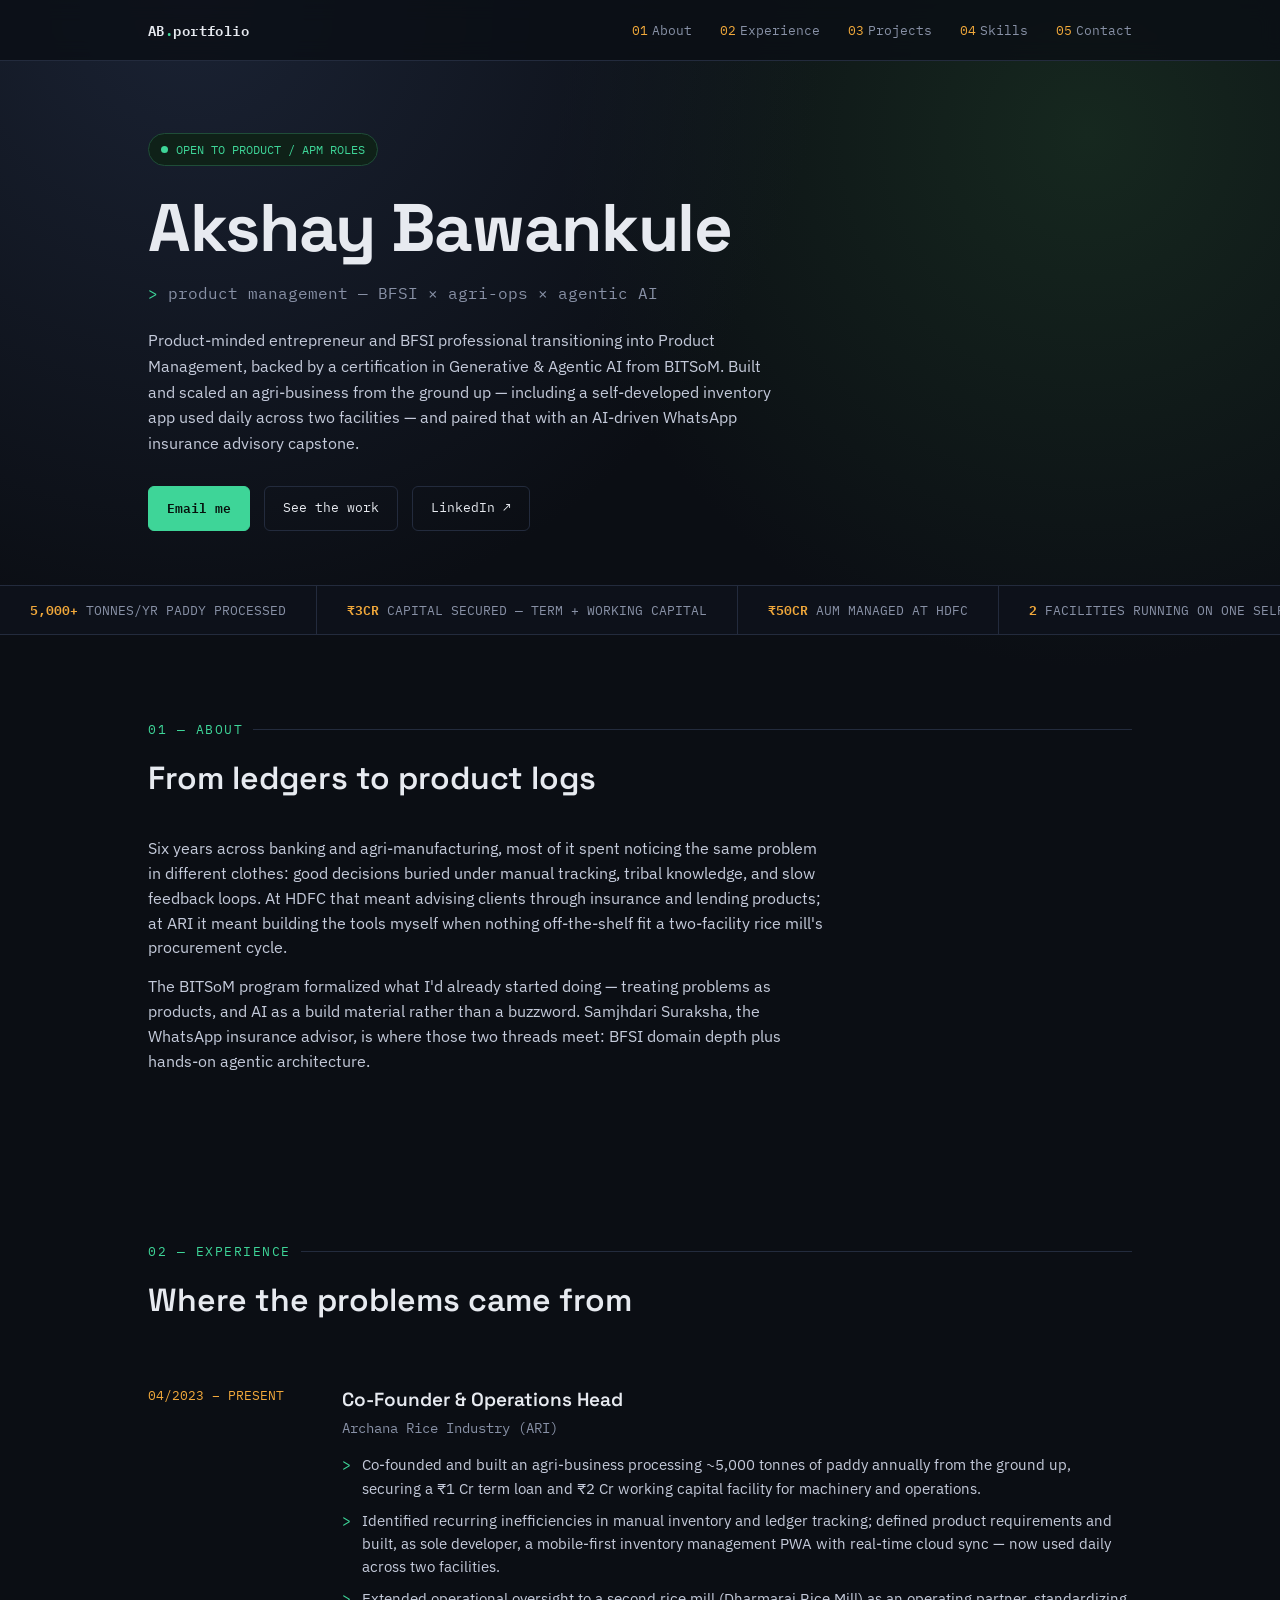
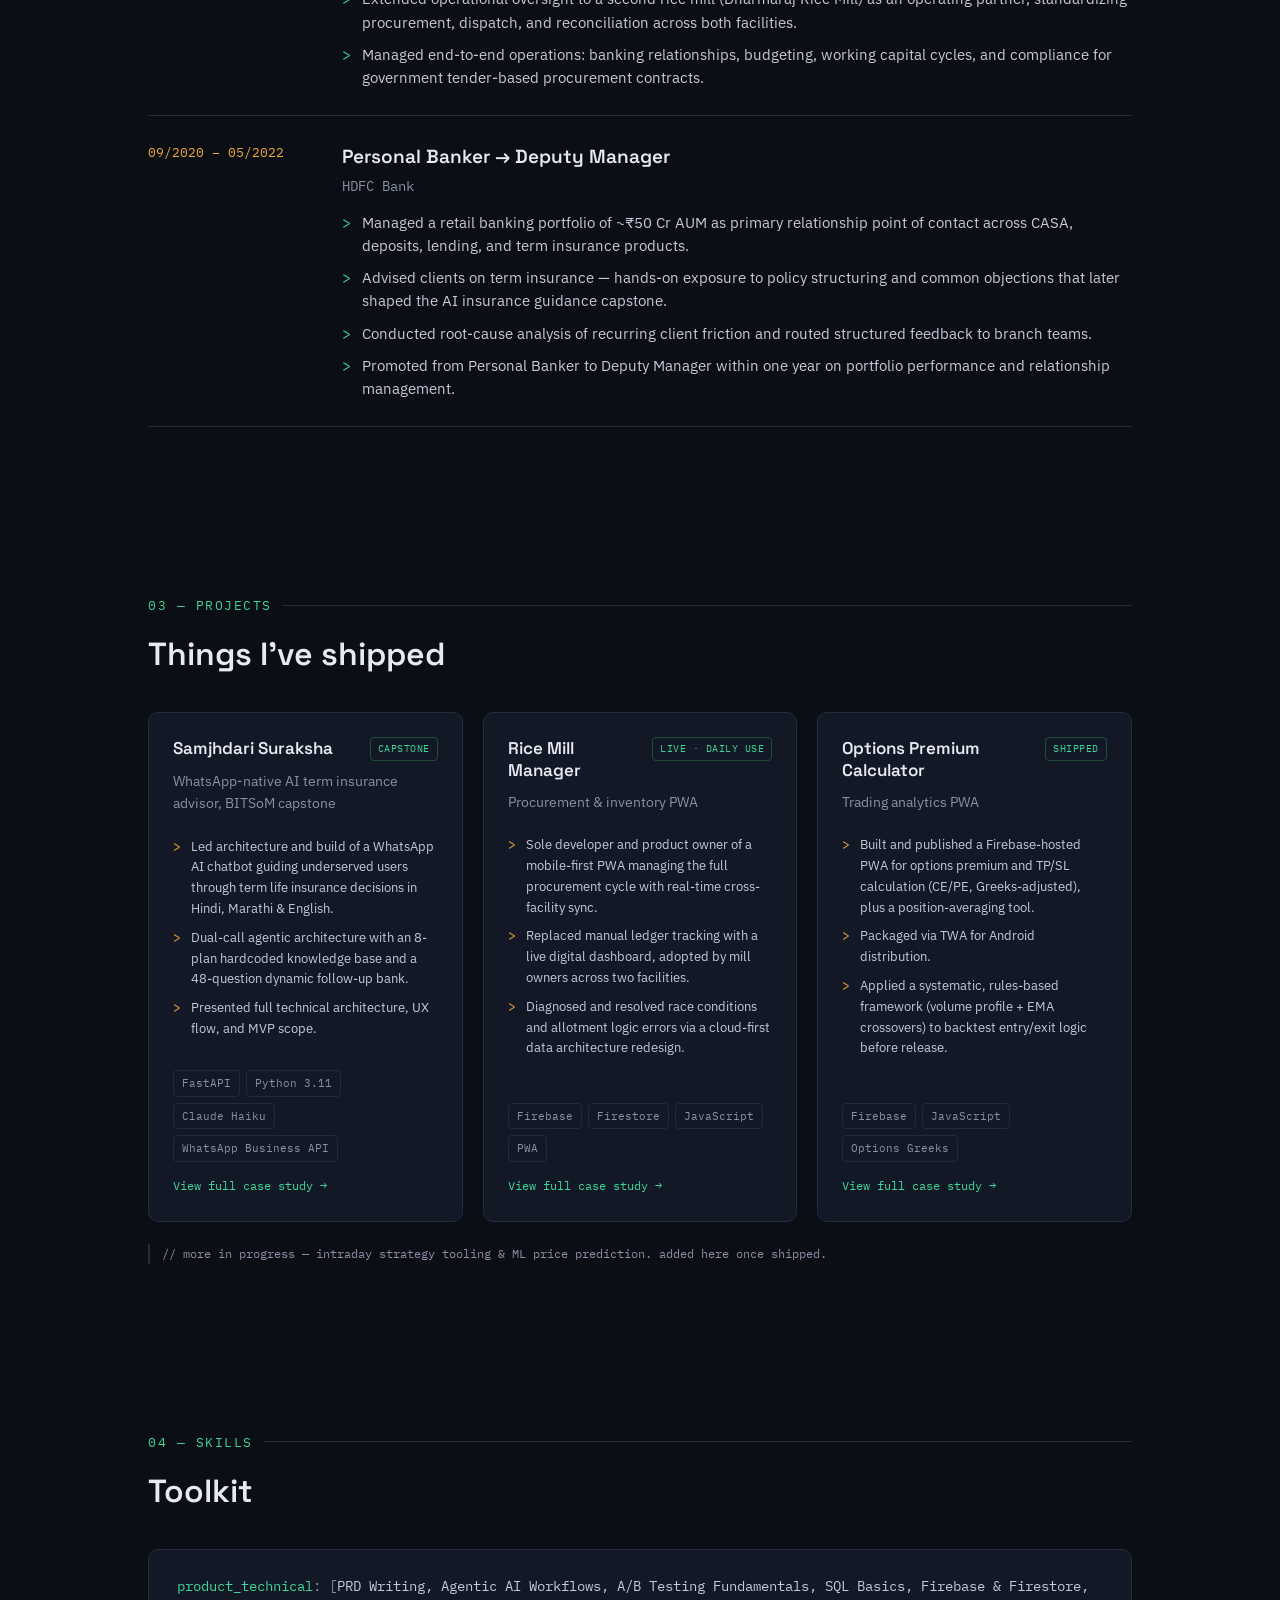
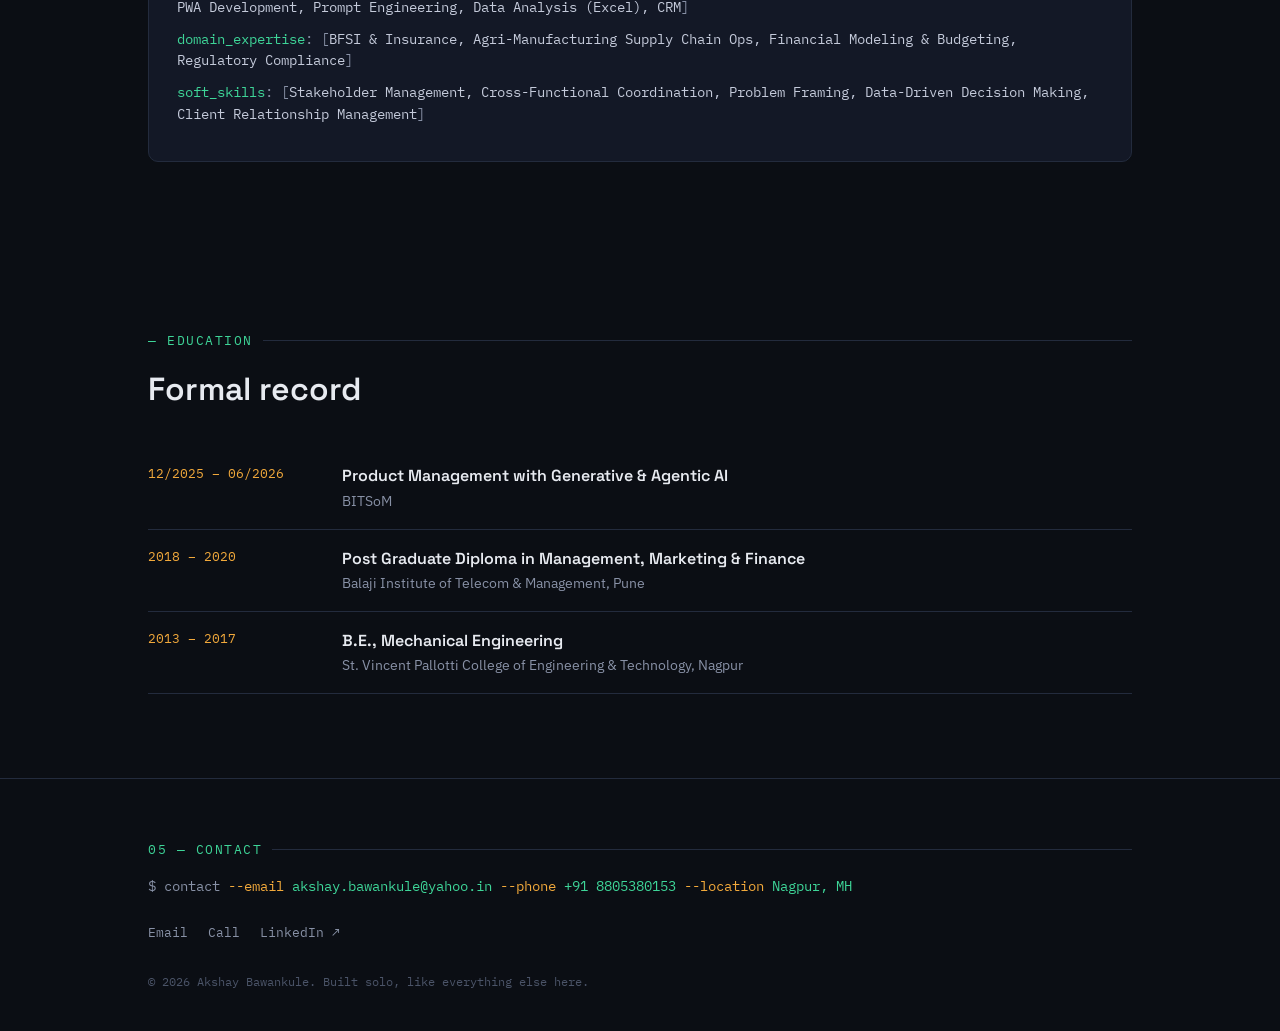
==== index.html @ a2a21633 "Add files via upload" ====
<!DOCTYPE html>
<html lang="en">
<head>
<meta charset="UTF-8">
<meta name="viewport" content="width=device-width, initial-scale=1.0">
<title>Akshay Bawankule — Product Management</title>
<link rel="preconnect" href="https://fonts.googleapis.com">
<link rel="preconnect" href="https://fonts.gstatic.com" crossorigin>
<link href="https://fonts.googleapis.com/css2?family=Space+Grotesk:wght@400;500;600;700&family=IBM+Plex+Sans:wght@400;500;600&family=IBM+Plex+Mono:wght@400;500;600&display=swap" rel="stylesheet">
<link rel="stylesheet" href="styles.css">
</head>
<body>

<nav>
  <div class="wrap">
    <div class="logo">AB<span>.</span>portfolio</div>
    <div class="navlinks">
      <a href="#about"><span class="idx">01</span>About</a>
      <a href="#experience"><span class="idx">02</span>Experience</a>
      <a href="#projects"><span class="idx">03</span>Projects</a>
      <a href="#skills"><span class="idx">04</span>Skills</a>
      <a href="#contact"><span class="idx">05</span>Contact</a>
    </div>
  </div>
</nav>

<header class="hero">
  <div class="wrap">
    <div class="status-pill"><span class="dot"></span>OPEN TO PRODUCT / APM ROLES</div>
    <h1 class="name">Akshay Bawankule</h1>
    <div class="prompt-line"><span class="car">&gt;</span> product management &mdash; BFSI &times; agri-ops &times; agentic AI</div>
    <p class="summary">Product-minded entrepreneur and BFSI professional transitioning into Product Management, backed by a certification in Generative &amp; Agentic AI from BITSoM. Built and scaled an agri-business from the ground up &mdash; including a self-developed inventory app used daily across two facilities &mdash; and paired that with an AI-driven WhatsApp insurance advisory capstone.</p>
    <div class="hero-links">
      <a class="btn btn-primary" href="mailto:akshay.bawankule@yahoo.in">Email me</a>
      <a class="btn btn-ghost" href="#projects">See the work</a>
      <a class="btn btn-ghost" href="#" target="_blank" rel="noopener">LinkedIn ↗</a>
    </div>
  </div>

  <div class="ticker-outer">
    <div class="ticker-track" id="tickerTrack"></div>
  </div>
</header>

<section id="about">
  <div class="wrap reveal">
    <div class="eyebrow">01 — About</div>
    <h2 class="section-title">From ledgers to product logs</h2>
    <p>Six years across banking and agri-manufacturing, most of it spent noticing the same problem in different clothes: good decisions buried under manual tracking, tribal knowledge, and slow feedback loops. At HDFC that meant advising clients through insurance and lending products; at ARI it meant building the tools myself when nothing off-the-shelf fit a two-facility rice mill's procurement cycle.</p>
    <p>The BITSoM program formalized what I'd already started doing &mdash; treating problems as products, and AI as a build material rather than a buzzword. Samjhdari Suraksha, the WhatsApp insurance advisor, is where those two threads meet: BFSI domain depth plus hands-on agentic architecture.</p>
  </div>
</section>

<section id="experience">
  <div class="wrap reveal">
    <div class="eyebrow">02 — Experience</div>
    <h2 class="section-title">Where the problems came from</h2>

    <div class="ledger-row">
      <div class="ledger-date">04/2023 &ndash; PRESENT</div>
      <div>
        <div class="role-title">Co-Founder &amp; Operations Head</div>
        <div class="role-company">Archana Rice Industry (ARI)</div>
        <ul>
          <li>Co-founded and built an agri-business processing ~5,000 tonnes of paddy annually from the ground up, securing a ₹1 Cr term loan and ₹2 Cr working capital facility for machinery and operations.</li>
          <li>Identified recurring inefficiencies in manual inventory and ledger tracking; defined product requirements and built, as sole developer, a mobile-first inventory management PWA with real-time cloud sync &mdash; now used daily across two facilities.</li>
          <li>Extended operational oversight to a second rice mill (Dharmaraj Rice Mill) as an operating partner, standardizing procurement, dispatch, and reconciliation across both facilities.</li>
          <li>Managed end-to-end operations: banking relationships, budgeting, working capital cycles, and compliance for government tender-based procurement contracts.</li>
        </ul>
      </div>
    </div>

    <div class="ledger-row">
      <div class="ledger-date">09/2020 &ndash; 05/2022</div>
      <div>
        <div class="role-title">Personal Banker &rarr; Deputy Manager</div>
        <div class="role-company">HDFC Bank</div>
        <ul>
          <li>Managed a retail banking portfolio of ~₹50 Cr AUM as primary relationship point of contact across CASA, deposits, lending, and term insurance products.</li>
          <li>Advised clients on term insurance &mdash; hands-on exposure to policy structuring and common objections that later shaped the AI insurance guidance capstone.</li>
          <li>Conducted root-cause analysis of recurring client friction and routed structured feedback to branch teams.</li>
          <li>Promoted from Personal Banker to Deputy Manager within one year on portfolio performance and relationship management.</li>
        </ul>
      </div>
    </div>
  </div>
</section>

<section id="projects">
  <div class="wrap reveal">
    <div class="eyebrow">03 — Projects</div>
    <h2 class="section-title">Things I've shipped</h2>

    <div class="proj-grid">
      <div class="card">
        <div class="card-top">
          <div class="card-title">Samjhdari Suraksha</div>
          <div class="tag-status">CAPSTONE</div>
        </div>
        <div class="card-desc">WhatsApp-native AI term insurance advisor, BITSoM capstone</div>
        <ul>
          <li>Led architecture and build of a WhatsApp AI chatbot guiding underserved users through term life insurance decisions in Hindi, Marathi &amp; English.</li>
          <li>Dual-call agentic architecture with an 8-plan hardcoded knowledge base and a 48-question dynamic follow-up bank.</li>
          <li>Presented full technical architecture, UX flow, and MVP scope.</li>
        </ul>
        <div class="tags"><span>FastAPI</span><span>Python 3.11</span><span>Claude Haiku</span><span>WhatsApp Business API</span></div>
        <a class="case-link" href="projects/samjhdari-suraksha.html">View full case study &rarr;</a>
      </div>

      <div class="card">
        <div class="card-top">
          <div class="card-title">Rice Mill Manager</div>
          <div class="tag-status">LIVE · DAILY USE</div>
        </div>
        <div class="card-desc">Procurement &amp; inventory PWA</div>
        <ul>
          <li>Sole developer and product owner of a mobile-first PWA managing the full procurement cycle with real-time cross-facility sync.</li>
          <li>Replaced manual ledger tracking with a live digital dashboard, adopted by mill owners across two facilities.</li>
          <li>Diagnosed and resolved race conditions and allotment logic errors via a cloud-first data architecture redesign.</li>
        </ul>
        <div class="tags"><span>Firebase</span><span>Firestore</span><span>JavaScript</span><span>PWA</span></div>
        <a class="case-link" href="projects/rice-mill-manager.html">View full case study &rarr;</a>
      </div>

      <div class="card">
        <div class="card-top">
          <div class="card-title">Options Premium Calculator</div>
          <div class="tag-status">SHIPPED</div>
        </div>
        <div class="card-desc">Trading analytics PWA</div>
        <ul>
          <li>Built and published a Firebase-hosted PWA for options premium and TP/SL calculation (CE/PE, Greeks-adjusted), plus a position-averaging tool.</li>
          <li>Packaged via TWA for Android distribution.</li>
          <li>Applied a systematic, rules-based framework (volume profile + EMA crossovers) to backtest entry/exit logic before release.</li>
        </ul>
        <div class="tags"><span>Firebase</span><span>JavaScript</span><span>Options Greeks</span></div>
        <a class="case-link" href="projects/options-calculator.html">View full case study &rarr;</a>
      </div>
    </div>

    <div class="more-note">// more in progress &mdash; intraday strategy tooling &amp; ML price prediction. added here once shipped.</div>
  </div>
</section>

<section id="skills">
  <div class="wrap reveal">
    <div class="eyebrow">04 — Skills</div>
    <h2 class="section-title">Toolkit</h2>
    <div class="config">
      <div class="line"><span class="key">product_technical</span>: <span class="bracket">[</span><span class="val">PRD Writing, Agentic AI Workflows, A/B Testing Fundamentals, SQL Basics, Firebase &amp; Firestore, PWA Development, Prompt Engineering, Data Analysis (Excel), CRM</span><span class="bracket">]</span></div>
      <div class="line"><span class="key">domain_expertise</span>: <span class="bracket">[</span><span class="val">BFSI &amp; Insurance, Agri-Manufacturing Supply Chain Ops, Financial Modeling &amp; Budgeting, Regulatory Compliance</span><span class="bracket">]</span></div>
      <div class="line"><span class="key">soft_skills</span>: <span class="bracket">[</span><span class="val">Stakeholder Management, Cross-Functional Coordination, Problem Framing, Data-Driven Decision Making, Client Relationship Management</span><span class="bracket">]</span></div>
    </div>
  </div>
</section>

<section id="education">
  <div class="wrap reveal">
    <div class="eyebrow">— Education</div>
    <h2 class="section-title">Formal record</h2>

    <div class="edu-item">
      <div class="edu-date">12/2025 &ndash; 06/2026</div>
      <div>
        <div class="edu-name">Product Management with Generative &amp; Agentic AI</div>
        <div class="edu-sub">BITSoM</div>
      </div>
    </div>
    <div class="edu-item">
      <div class="edu-date">2018 &ndash; 2020</div>
      <div>
        <div class="edu-name">Post Graduate Diploma in Management, Marketing &amp; Finance</div>
        <div class="edu-sub">Balaji Institute of Telecom &amp; Management, Pune</div>
      </div>
    </div>
    <div class="edu-item">
      <div class="edu-date">2013 &ndash; 2017</div>
      <div>
        <div class="edu-name">B.E., Mechanical Engineering</div>
        <div class="edu-sub">St. Vincent Pallotti College of Engineering &amp; Technology, Nagpur</div>
      </div>
    </div>
  </div>
</section>

<footer id="contact">
  <div class="wrap">
    <div class="eyebrow">05 — Contact</div>
    <div class="cmd">
      $ contact <span class="flag">--email</span> <span class="cval">akshay.bawankule@yahoo.in</span> <span class="flag">--phone</span> <span class="cval">+91 8805380153</span> <span class="flag">--location</span> <span class="cval">Nagpur, MH</span>
    </div>
    <div class="foot-links">
      <a href="mailto:akshay.bawankule@yahoo.in">Email</a>
      <a href="tel:+918805380153">Call</a>
      <a href="#" target="_blank" rel="noopener">LinkedIn ↗</a>
    </div>
    <div class="copyright">© 2026 Akshay Bawankule. Built solo, like everything else here.</div>
  </div>
</footer>

<script>
  // Build ticker content (duplicated once for seamless loop)
  const stats = [
    ["5,000+", "TONNES/YR PADDY PROCESSED"],
    ["₹3CR", "CAPITAL SECURED — TERM + WORKING CAPITAL"],
    ["₹50CR", "AUM MANAGED AT HDFC"],
    ["2", "FACILITIES RUNNING ON ONE SELF-BUILT PWA"],
    ["3", "LANGUAGES — SAMJHDARI SURAKSHA"],
    ["12 MO", "PERSONAL BANKER → DEPUTY MANAGER"],
  ];
  const track = document.getElementById('tickerTrack');
  const renderStats = () => stats.map(([v,l]) => `<span><b>${v}</b> ${l}</span>`).join('');
  track.innerHTML = renderStats() + renderStats();

  // Scroll reveal
  const revealEls = document.querySelectorAll('.reveal');
  if ('IntersectionObserver' in window) {
    const io = new IntersectionObserver((entries) => {
      entries.forEach(e => { if (e.isIntersecting) { e.target.classList.add('in'); io.unobserve(e.target); } });
    }, { threshold: 0.12 });
    revealEls.forEach(el => io.observe(el));
  } else {
    revealEls.forEach(el => el.classList.add('in'));
  }
</script>

</body>
</html>
---- styles.css ----
:root{
    --bg:#0B0E14;
    --panel:#12172380;
    --panel-solid:#131826;
    --border:#232B3D;
    --text:#E7EAF0;
    --muted:#8891A6;
    --green:#3ED598;
    --amber:#F2A93B;
    --font-display:'Space Grotesk', sans-serif;
    --font-body:'IBM Plex Sans', sans-serif;
    --font-mono:'IBM Plex Mono', monospace;
    --maxw:1040px;
  }

  *{box-sizing:border-box; margin:0; padding:0;}
  html{scroll-behavior:smooth;}
  body{
    background:var(--bg);
    color:var(--text);
    font-family:var(--font-body);
    line-height:1.6;
    -webkit-font-smoothing:antialiased;
    background-image:
      radial-gradient(circle at 15% 0%, #1a2233 0%, transparent 45%),
      radial-gradient(circle at 85% 15%, #16281f 0%, transparent 40%);
    background-attachment:fixed;
  }

  a{color:inherit; text-decoration:none;}
  ::selection{background:var(--green); color:#06110c;}

  :focus-visible{outline:2px solid var(--green); outline-offset:3px;}

  .wrap{max-width:var(--maxw); margin:0 auto; padding:0 28px;}

  /* ---------- NAV ---------- */
  nav{
    position:sticky; top:0; z-index:50;
    backdrop-filter:blur(10px);
    background:#0B0E14cc;
    border-bottom:1px solid var(--border);
  }
  nav .wrap{
    display:flex; align-items:center; justify-content:space-between;
    height:60px;
  }
  .logo{
    font-family:var(--font-mono); font-weight:600; font-size:14px;
    letter-spacing:0.03em; color:var(--text);
  }
  .logo span{color:var(--green);}
  .navlinks{display:flex; gap:28px; font-family:var(--font-mono); font-size:12.5px; color:var(--muted);}
  .navlinks a{transition:color .15s ease;}
  .navlinks a:hover{color:var(--green);}
  .navlinks .idx{color:var(--amber); margin-right:4px;}
  @media (max-width:640px){ .navlinks{display:none;} }

  /* ---------- HERO ---------- */
  header.hero{padding:72px 0 0;}
  .status-pill{
    display:inline-flex; align-items:center; gap:8px;
    font-family:var(--font-mono); font-size:12px; color:var(--green);
    border:1px solid #1f4d38; background:#0f2118; padding:6px 12px;
    border-radius:100px; margin-bottom:28px;
  }
  .dot{width:7px; height:7px; border-radius:50%; background:var(--green);
    box-shadow:0 0 0 0 rgba(62,213,152,0.6); animation:pulse 2s infinite;}
  @keyframes pulse{
    0%{box-shadow:0 0 0 0 rgba(62,213,152,.55);}
    70%{box-shadow:0 0 0 8px rgba(62,213,152,0);}
    100%{box-shadow:0 0 0 0 rgba(62,213,152,0);}
  }

  h1.name{
    font-family:var(--font-display); font-weight:700;
    font-size:clamp(2.4rem, 6vw, 4.2rem);
    letter-spacing:-0.02em; line-height:1.02;
  }
  .prompt-line{
    font-family:var(--font-mono); color:var(--muted); font-size:clamp(13px,2vw,16px);
    margin-top:18px;
  }
  .prompt-line .car{color:var(--green);}
  .summary{
    max-width:640px; margin-top:22px; color:#C4CADA; font-size:16px;
  }
  .hero-links{display:flex; gap:14px; margin-top:30px; flex-wrap:wrap;}
  .btn{
    font-family:var(--font-mono); font-size:13px; padding:11px 18px;
    border-radius:6px; border:1px solid var(--border); transition:all .15s ease;
  }
  .btn-primary{background:var(--green); color:#06110c; border-color:var(--green); font-weight:600;}
  .btn-primary:hover{background:#33c187;}
  .btn-ghost{color:var(--text);}
  .btn-ghost:hover{border-color:var(--green); color:var(--green);}

  /* ---------- TICKER ---------- */
  .ticker-outer{
    margin-top:54px; border-top:1px solid var(--border); border-bottom:1px solid var(--border);
    overflow:hidden; white-space:nowrap; background:#0d111a;
  }
  .ticker-track{
    display:inline-flex; animation:scroll 32s linear infinite;
  }
  @media (prefers-reduced-motion: reduce){ .ticker-track{animation:none;} }
  .ticker-track span{
    font-family:var(--font-mono); font-size:12.5px; color:var(--muted);
    padding:14px 30px; border-right:1px solid var(--border); white-space:nowrap;
  }
  .ticker-track span b{color:var(--amber); font-weight:600;}
  @keyframes scroll{
    0%{transform:translateX(0);}
    100%{transform:translateX(-50%);}
  }

  /* ---------- SECTIONS ---------- */
  section{padding:84px 0;}
  .eyebrow{
    font-family:var(--font-mono); font-size:12.5px; color:var(--green);
    text-transform:uppercase; letter-spacing:.12em; margin-bottom:14px;
    display:flex; align-items:center; gap:10px;
  }
  .eyebrow::after{content:''; flex:1; height:1px; background:var(--border);}
  h2.section-title{
    font-family:var(--font-display); font-weight:600; font-size:clamp(1.5rem,3vw,2rem);
    margin-bottom:32px;
  }

  .reveal{opacity:0; transform:translateY(16px); transition:opacity .6s ease, transform .6s ease;}
  .reveal.in{opacity:1; transform:translateY(0);}

  /* about */
  #about p{max-width:680px; color:#C4CADA; font-size:15.5px;}
  #about p + p{margin-top:14px;}

  /* experience — ledger rows */
  .ledger-row{
    display:grid; grid-template-columns:170px 1fr; gap:24px;
    padding:26px 0; border-bottom:1px solid var(--border);
  }
  .ledger-row:first-of-type{border-top:1px solid var(--border);}
  .ledger-date{
    font-family:var(--font-mono); font-size:12.5px; color:var(--amber); white-space:nowrap;
  }
  .role-title{font-family:var(--font-display); font-weight:600; font-size:19px;}
  .role-company{color:var(--muted); font-size:14px; margin-top:2px; margin-bottom:14px; font-family:var(--font-mono);}
  .ledger-row ul{list-style:none;}
  .ledger-row li{
    position:relative; padding-left:20px; margin-top:9px; color:#C4CADA; font-size:14.5px;
  }
  .ledger-row li::before{
    content:'>'; position:absolute; left:0; color:var(--green); font-family:var(--font-mono);
  }
  @media (max-width:640px){ .ledger-row{grid-template-columns:1fr;} }

  /* projects */
  .proj-grid{display:grid; grid-template-columns:repeat(3,1fr); gap:20px;}
  @media (max-width:900px){ .proj-grid{grid-template-columns:1fr;} }
  .card{
    background:var(--panel-solid); border:1px solid var(--border); border-radius:10px;
    padding:24px; display:flex; flex-direction:column; transition:border-color .2s ease, transform .2s ease;
  }
  .card:hover{border-color:#33465f; transform:translateY(-3px);}
  .card-top{display:flex; justify-content:space-between; align-items:flex-start; gap:10px; margin-bottom:10px;}
  .card-title{font-family:var(--font-display); font-weight:600; font-size:17px; line-height:1.3;}
  .tag-status{
    font-family:var(--font-mono); font-size:10px; letter-spacing:.05em; color:var(--green);
    border:1px solid #1f4d38; padding:3px 7px; border-radius:4px; white-space:nowrap;
  }
  .card-desc{color:var(--muted); font-size:13.5px; margin-bottom:14px;}
  .card ul{list-style:none; margin-bottom:16px;}
  .card li{position:relative; padding-left:18px; margin-top:8px; color:#C4CADA; font-size:13px;}
  .card li::before{content:'>'; position:absolute; left:0; color:var(--amber); font-family:var(--font-mono);}
  .tags{display:flex; flex-wrap:wrap; gap:6px; margin-top:auto; padding-top:14px;}
  .tags span{
    font-family:var(--font-mono); font-size:10.5px; color:var(--muted);
    border:1px solid var(--border); padding:4px 8px; border-radius:4px;
  }
  .more-note{
    margin-top:22px; font-family:var(--font-mono); font-size:12px; color:var(--muted);
    border-left:2px solid var(--border); padding-left:12px;
  }

  /* skills — config block */
  .config{
    background:var(--panel-solid); border:1px solid var(--border); border-radius:10px;
    padding:26px 28px; font-family:var(--font-mono); font-size:13.5px; overflow-x:auto;
  }
  .config .line{margin-bottom:10px; color:var(--muted);}
  .config .key{color:var(--green);}
  .config .val{color:#C4CADA;}
  .config .bracket{color:var(--muted);}

  /* education */
  .edu-item{
    display:grid; grid-template-columns:170px 1fr; gap:24px; padding:16px 0;
    border-bottom:1px solid var(--border); font-size:14.5px;
  }
  .edu-item:first-of-type{border-top:1px solid var(--border);}
  .edu-date{font-family:var(--font-mono); font-size:12.5px; color:var(--amber);}
  .edu-name{font-weight:600; font-family:var(--font-display); font-size:16px;}
  .edu-sub{color:var(--muted); font-size:13.5px; margin-top:2px;}
  @media (max-width:640px){ .edu-item{grid-template-columns:1fr;} }

  /* contact / footer */
  footer{border-top:1px solid var(--border); padding:60px 0 40px;}
  .cmd{
    font-family:var(--font-mono); font-size:14px; color:var(--muted); margin-bottom:22px;
    line-height:1.9; word-break:break-word;
  }
  .cmd .flag{color:var(--amber);}
  .cmd .cval{color:var(--green);}
  .foot-links{display:flex; gap:20px; flex-wrap:wrap; font-family:var(--font-mono); font-size:12.5px;}
  .foot-links a{color:var(--muted); border-bottom:1px solid transparent;}
  .foot-links a:hover{color:var(--green); border-color:var(--green);}
  .copyright{margin-top:30px; font-family:var(--font-mono); font-size:11.5px; color:#4b5468;}

/* ================= CASE STUDY PAGE ================= */
.cs-back{
  display:inline-flex; align-items:center; gap:8px; font-family:var(--font-mono);
  font-size:12.5px; color:var(--muted); margin-bottom:22px; transition:color .15s ease;
}
.cs-back:hover{color:var(--green);}

header.hero.cs-header{padding:44px 0 0;}
.cs-status-pill{
  display:inline-flex; align-items:center; gap:8px; font-family:var(--font-mono); font-size:12px;
  color:var(--green); border:1px solid #1f4d38; background:#0f2118; padding:5px 11px;
  border-radius:100px; margin-bottom:18px;
}
.cs-title{
  font-family:var(--font-display); font-weight:700; font-size:clamp(1.9rem,4.5vw,3rem);
  letter-spacing:-0.01em; line-height:1.05;
}
.cs-subtitle{color:#C4CADA; font-size:16px; max-width:680px; margin-top:16px;}
.cs-meta-row{
  display:flex; flex-wrap:wrap; gap:10px 28px; font-family:var(--font-mono); font-size:12px;
  color:var(--muted); margin-top:26px; padding-top:20px; border-top:1px solid var(--border);
}
.cs-meta-row b{color:var(--amber); font-weight:500;}

.cs-hero-fig{margin-top:28px;}
.cs-hero-fig img{width:100%; border-radius:12px; border:1px solid var(--border); display:block;}

.cs-section{padding:56px 0; border-bottom:1px solid var(--border);}
.cs-section:last-of-type{border-bottom:none;}
.cs-section p{color:#C4CADA; font-size:15px; max-width:720px; margin-bottom:14px;}
.cs-section h3.subhead{
  font-family:var(--font-display); font-weight:600; font-size:1.05rem; margin:30px 0 14px;
}
.cs-section h3.subhead:first-child{margin-top:0;}

.cs-figure{margin:26px 0;}
.cs-figure img{width:100%; border-radius:10px; border:1px solid var(--border); display:block;}
.cs-caption{font-family:var(--font-mono); font-size:11.5px; color:var(--muted); margin-top:10px;}

.cs-pullquote{
  font-family:var(--font-display); font-size:1.25rem; font-weight:500; line-height:1.5;
  border-left:3px solid var(--green); padding-left:22px; margin:30px 0; max-width:680px;
}

.cs-stat-row{display:grid; grid-template-columns:repeat(auto-fit,minmax(150px,1fr)); gap:14px; margin:24px 0;}
.cs-stat{background:var(--panel-solid); border:1px solid var(--border); border-radius:8px; padding:16px;}
.cs-stat .num{font-family:var(--font-mono); font-weight:600; font-size:1.5rem; color:var(--green);}
.cs-stat .lbl{font-family:var(--font-mono); font-size:10.5px; color:var(--muted); margin-top:5px; text-transform:uppercase; letter-spacing:.03em;}

.cs-pillar-grid{display:grid; grid-template-columns:repeat(auto-fit,minmax(220px,1fr)); gap:16px; margin-top:20px;}
.cs-pillar{background:var(--panel-solid); border:1px solid var(--border); border-radius:10px; padding:18px;}
.cs-pillar .t{font-family:var(--font-display); font-weight:600; font-size:14.5px; margin-bottom:8px;}
.cs-pillar .d{color:var(--muted); font-size:13px;}

.cs-persona-grid{display:grid; grid-template-columns:repeat(auto-fit,minmax(230px,1fr)); gap:16px; margin-top:20px;}
.cs-persona-card{background:var(--panel-solid); border:1px solid var(--border); border-radius:10px; padding:20px;}
.cs-persona-card .name{font-family:var(--font-display); font-weight:600; font-size:17px;}
.cs-persona-card .role{font-family:var(--font-mono); font-size:11px; color:var(--amber); margin:5px 0 12px;}
.cs-persona-card ul{list-style:none;}
.cs-persona-card li{font-size:12.5px; color:#C4CADA; margin-top:7px; padding-left:16px; position:relative;}
.cs-persona-card li::before{content:'>'; position:absolute; left:0; color:var(--green); font-family:var(--font-mono);}
.cs-persona-card .quote{font-size:12.5px; color:var(--muted); font-style:italic; margin-top:12px; border-top:1px solid var(--border); padding-top:12px;}

.cs-screens-grid{display:grid; grid-template-columns:repeat(4,1fr); gap:14px; margin-top:22px;}
.cs-screens-grid figure{margin:0;}
.cs-screens-grid img{width:100%; border-radius:8px; border:1px solid var(--border); display:block;}
.cs-screens-grid figcaption{font-family:var(--font-mono); font-size:10px; color:var(--muted); margin-top:9px; line-height:1.5;}
@media (max-width:760px){ .cs-screens-grid{grid-template-columns:repeat(2,1fr);} }

.cs-decisions{margin-top:20px;}
.cs-decisions li{
  list-style:none; position:relative; padding-left:22px; margin-top:12px; color:#C4CADA; font-size:14px; max-width:720px;
}
.cs-decisions li::before{content:'>'; position:absolute; left:0; color:var(--green); font-family:var(--font-mono);}
.cs-decisions li b{color:var(--text); font-weight:600;}

.cs-roadmap{display:grid; grid-template-columns:repeat(3,1fr); gap:16px; margin-top:22px;}
.cs-roadmap .col{background:var(--panel-solid); border:1px solid var(--border); border-radius:10px; padding:18px;}
.cs-roadmap .col h4{font-family:var(--font-mono); color:var(--amber); font-size:11px; margin-bottom:12px; text-transform:uppercase; letter-spacing:.04em;}
.cs-roadmap li{list-style:none; font-size:12.5px; margin-top:8px; color:#C4CADA; padding-left:16px; position:relative;}
.cs-roadmap li::before{content:'>'; position:absolute; left:0; color:var(--green); font-family:var(--font-mono);}
@media (max-width:760px){ .cs-roadmap{grid-template-columns:1fr;} }

.cs-footer-nav{
  display:flex; justify-content:space-between; align-items:center; padding:44px 0 60px; flex-wrap:wrap; gap:16px;
}

.case-link{
  display:inline-block; margin-top:14px; font-family:var(--font-mono); font-size:12px;
  color:var(--green); border-bottom:1px solid transparent; padding-bottom:1px;
}
.case-link:hover{border-color:var(--green);}

.cs-demo{margin-top:34px;}
.cs-demo-label{
  display:inline-flex; align-items:center; gap:8px; font-family:var(--font-mono); font-size:12px;
  color:var(--green); letter-spacing:.06em; margin-bottom:12px;
}
.cs-demo-frame{
  position:relative; width:100%; padding-top:56.25%; border-radius:12px; overflow:hidden;
  border:1px solid var(--border); background:#000;
}
.cs-demo-frame iframe{position:absolute; top:0; left:0; width:100%; height:100%; border:0;}

.cs-section code{
  font-family:var(--font-mono); font-size:0.85em; color:var(--amber);
  background:#1a1f2c; border:1px solid var(--border); border-radius:4px; padding:1px 6px;
}
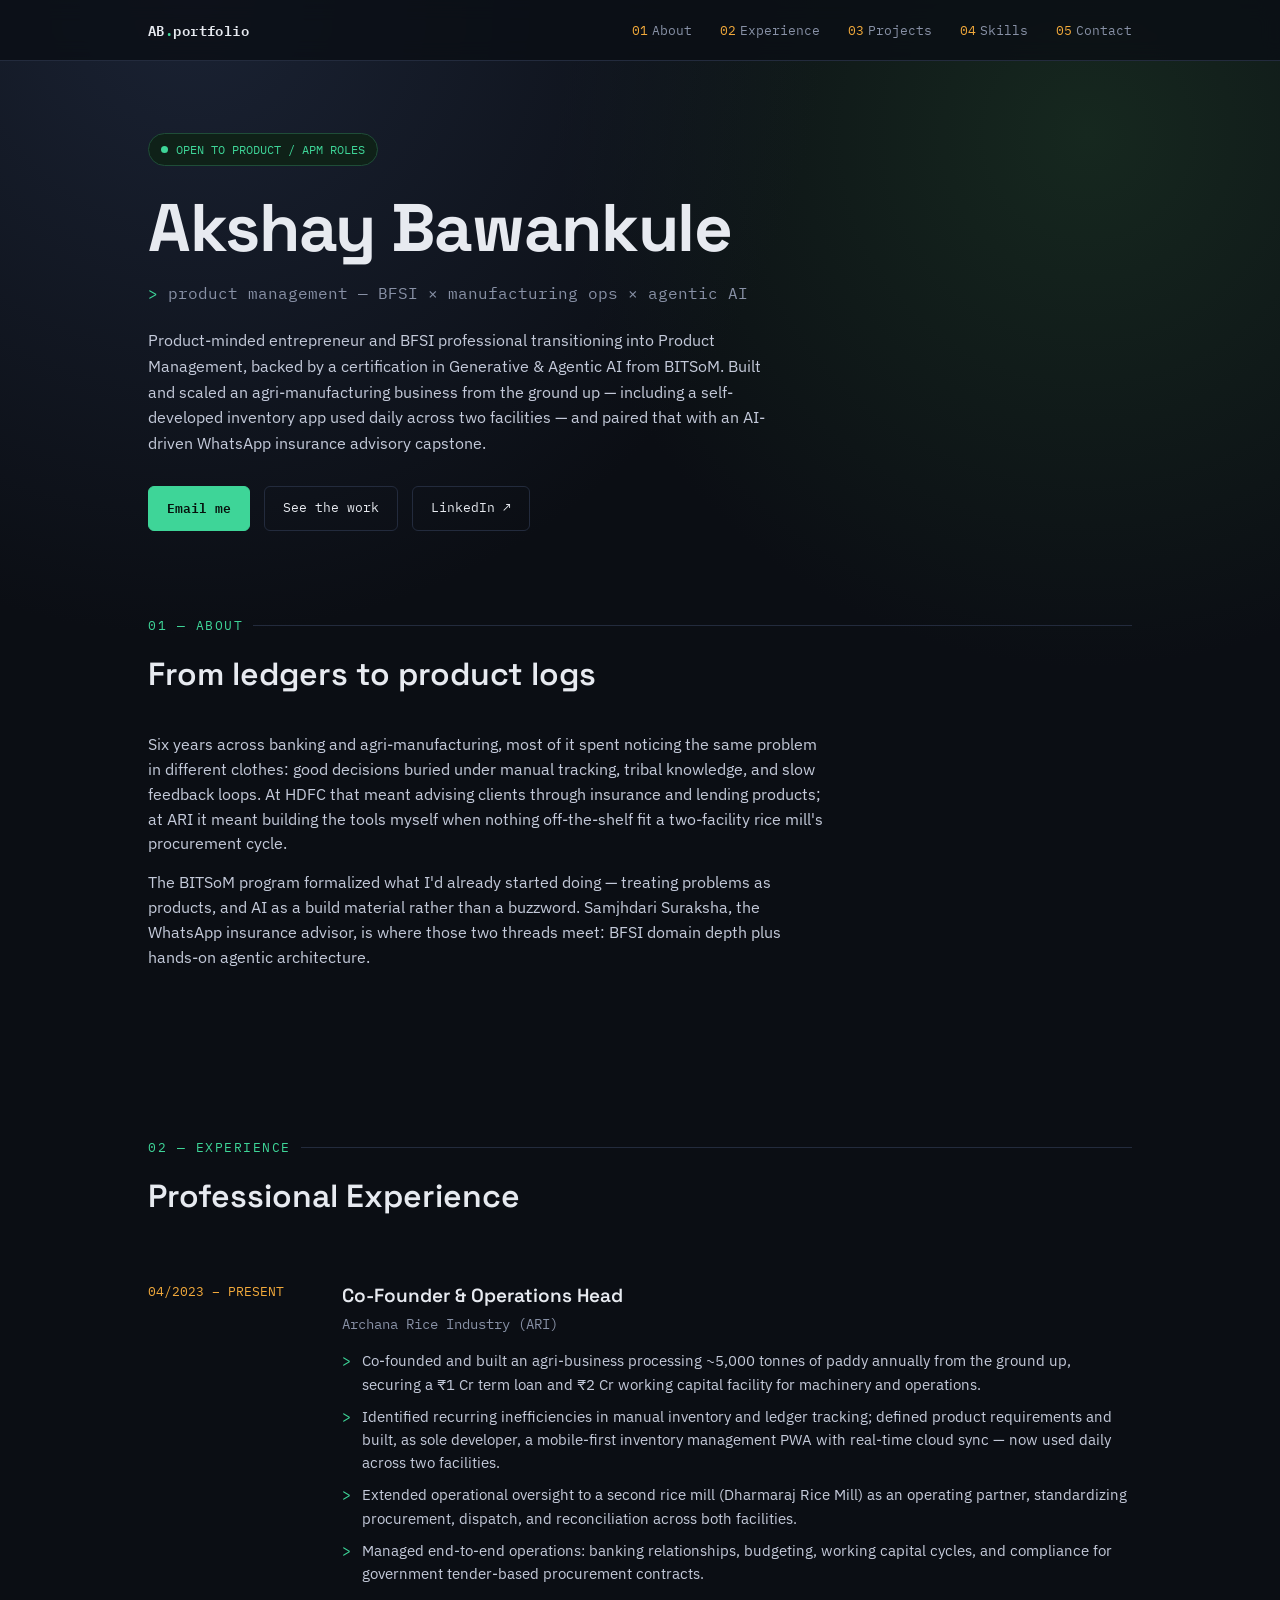
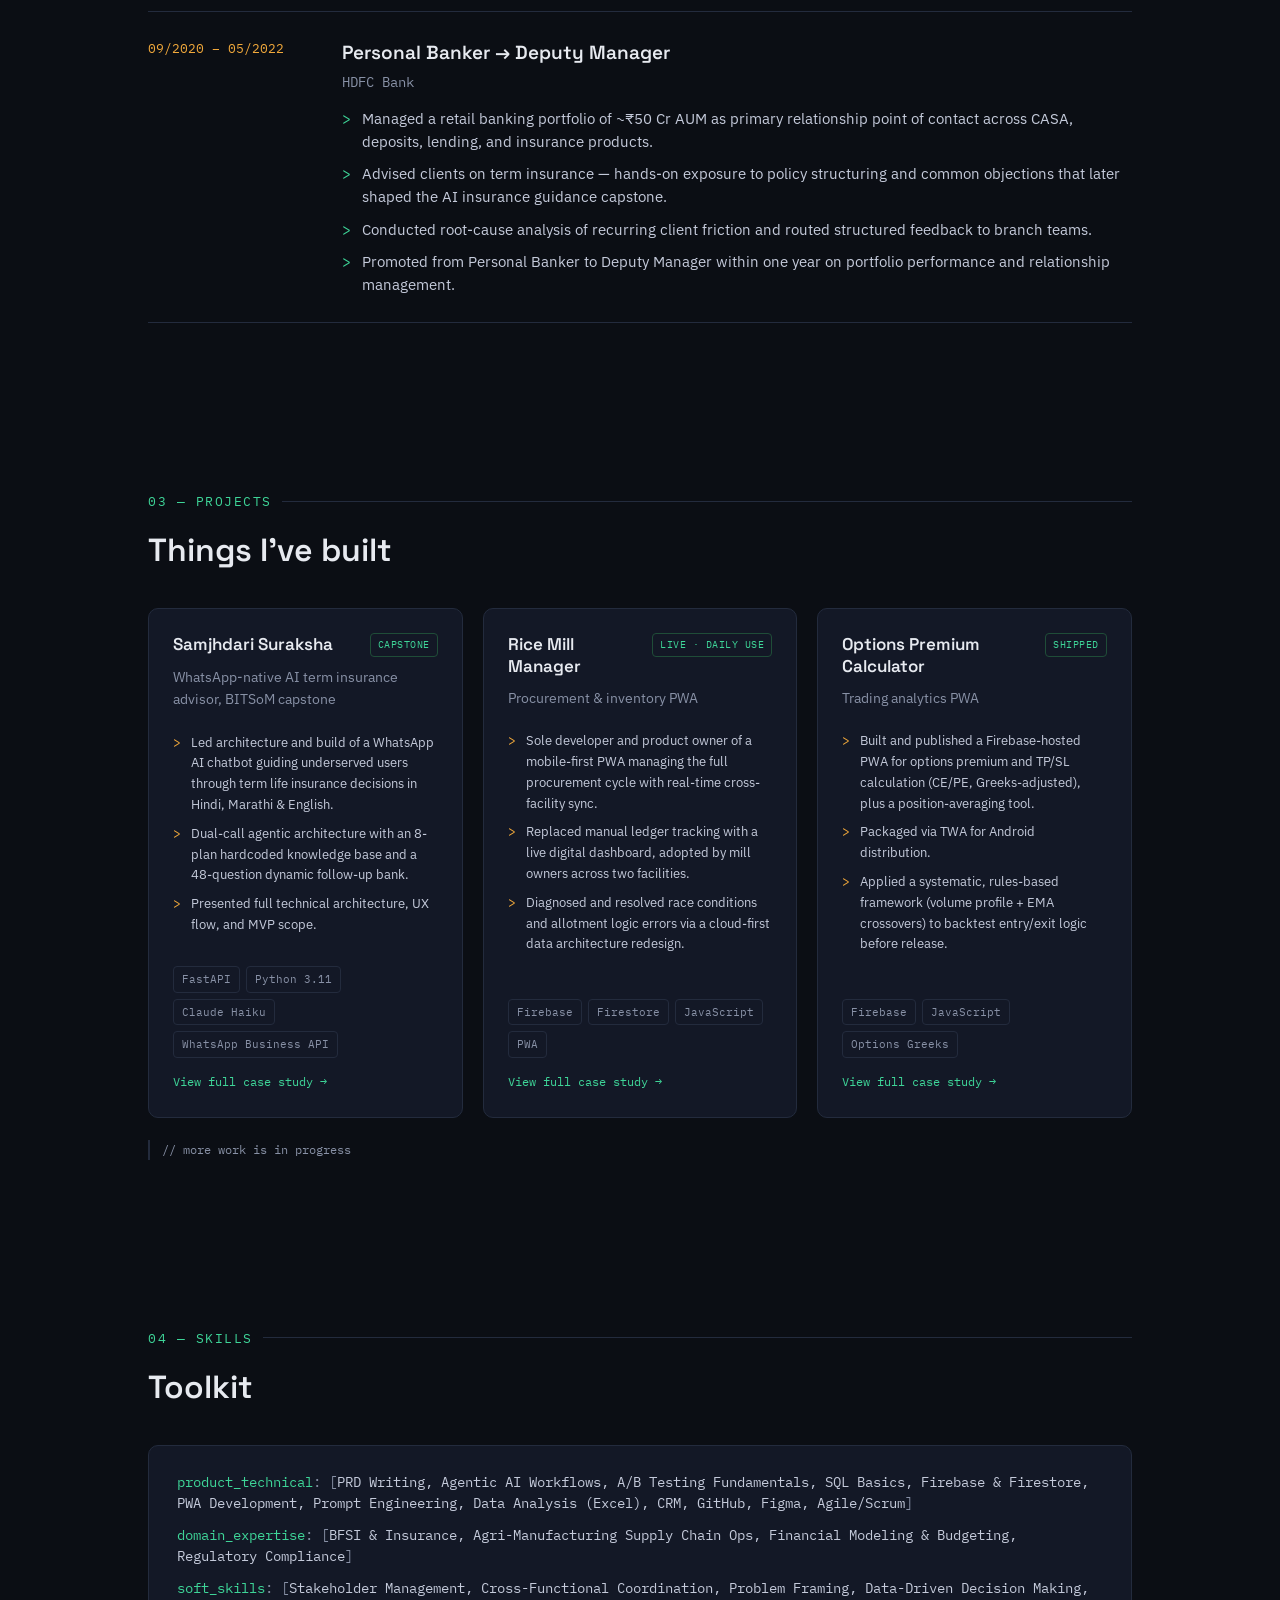
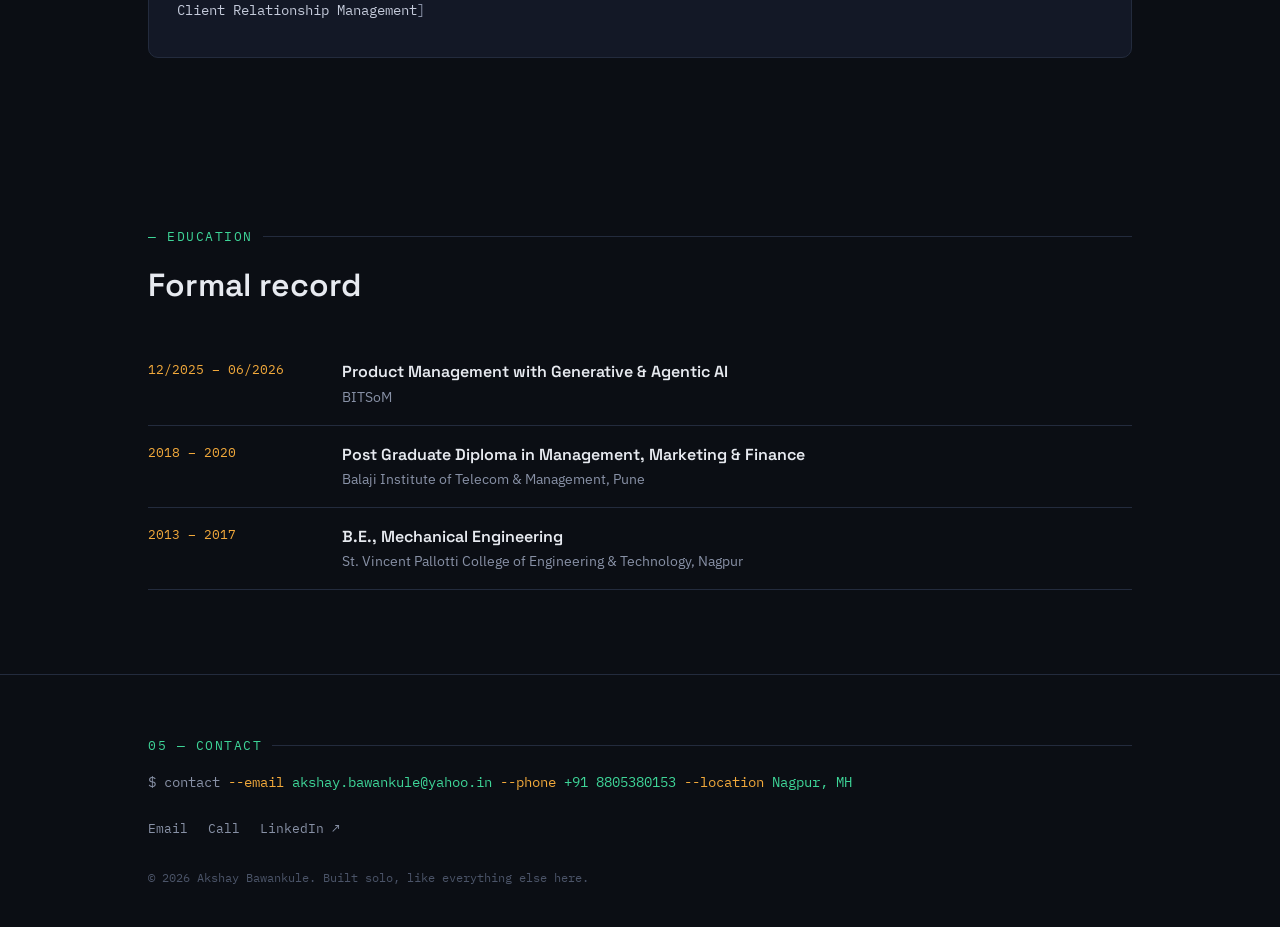
==== commit 3ce484f1: "Update index.html" ====
--- a/index.html
+++ b/index.html
@@ -28,17 +28,13 @@
   <div class="wrap">
     <div class="status-pill"><span class="dot"></span>OPEN TO PRODUCT / APM ROLES</div>
     <h1 class="name">Akshay Bawankule</h1>
-    <div class="prompt-line"><span class="car">&gt;</span> product management &mdash; BFSI &times; agri-ops &times; agentic AI</div>
-    <p class="summary">Product-minded entrepreneur and BFSI professional transitioning into Product Management, backed by a certification in Generative &amp; Agentic AI from BITSoM. Built and scaled an agri-business from the ground up &mdash; including a self-developed inventory app used daily across two facilities &mdash; and paired that with an AI-driven WhatsApp insurance advisory capstone.</p>
+    <div class="prompt-line"><span class="car">&gt;</span> product management &mdash; BFSI &times; manufacturing ops &times; agentic AI</div>
+    <p class="summary">Product-minded entrepreneur and BFSI professional transitioning into Product Management, backed by a certification in Generative &amp; Agentic AI from BITSoM. Built and scaled an agri-manufacturing business from the ground up &mdash; including a self-developed inventory app used daily across two facilities &mdash; and paired that with an AI-driven WhatsApp insurance advisory capstone.</p>
     <div class="hero-links">
       <a class="btn btn-primary" href="mailto:akshay.bawankule@yahoo.in">Email me</a>
       <a class="btn btn-ghost" href="#projects">See the work</a>
-      <a class="btn btn-ghost" href="#" target="_blank" rel="noopener">LinkedIn ↗</a>
-    </div>
-  </div>
-
-  <div class="ticker-outer">
-    <div class="ticker-track" id="tickerTrack"></div>
+      <a class="btn btn-ghost" href="https://www.linkedin.com/in/bawankuleakshay" target="_blank" rel="noopener">LinkedIn ↗</a>
+    </div>
   </div>
 </header>
 
@@ -54,7 +50,7 @@
 <section id="experience">
   <div class="wrap reveal">
     <div class="eyebrow">02 — Experience</div>
-    <h2 class="section-title">Where the problems came from</h2>
+    <h2 class="section-title">Professional Experience</h2>
 
     <div class="ledger-row">
       <div class="ledger-date">04/2023 &ndash; PRESENT</div>
@@ -76,7 +72,7 @@
         <div class="role-title">Personal Banker &rarr; Deputy Manager</div>
         <div class="role-company">HDFC Bank</div>
         <ul>
-          <li>Managed a retail banking portfolio of ~₹50 Cr AUM as primary relationship point of contact across CASA, deposits, lending, and term insurance products.</li>
+          <li>Managed a retail banking portfolio of ~₹50 Cr AUM as primary relationship point of contact across CASA, deposits, lending, and insurance products.</li>
           <li>Advised clients on term insurance &mdash; hands-on exposure to policy structuring and common objections that later shaped the AI insurance guidance capstone.</li>
           <li>Conducted root-cause analysis of recurring client friction and routed structured feedback to branch teams.</li>
           <li>Promoted from Personal Banker to Deputy Manager within one year on portfolio performance and relationship management.</li>
@@ -89,7 +85,7 @@
 <section id="projects">
   <div class="wrap reveal">
     <div class="eyebrow">03 — Projects</div>
-    <h2 class="section-title">Things I've shipped</h2>
+    <h2 class="section-title">Things I've built</h2>
 
     <div class="proj-grid">
       <div class="card">
@@ -138,7 +134,7 @@
       </div>
     </div>
 
-    <div class="more-note">// more in progress &mdash; intraday strategy tooling &amp; ML price prediction. added here once shipped.</div>
+    <div class="more-note">// more work is in progress</div>
   </div>
 </section>
 
@@ -147,7 +143,7 @@
     <div class="eyebrow">04 — Skills</div>
     <h2 class="section-title">Toolkit</h2>
     <div class="config">
-      <div class="line"><span class="key">product_technical</span>: <span class="bracket">[</span><span class="val">PRD Writing, Agentic AI Workflows, A/B Testing Fundamentals, SQL Basics, Firebase &amp; Firestore, PWA Development, Prompt Engineering, Data Analysis (Excel), CRM</span><span class="bracket">]</span></div>
+      <div class="line"><span class="key">product_technical</span>: <span class="bracket">[</span><span class="val">PRD Writing, Agentic AI Workflows, A/B Testing Fundamentals, SQL Basics, Firebase &amp; Firestore, PWA Development, Prompt Engineering, Data Analysis (Excel), CRM, GitHub, Figma, Agile/Scrum</span><span class="bracket">]</span></div>
       <div class="line"><span class="key">domain_expertise</span>: <span class="bracket">[</span><span class="val">BFSI &amp; Insurance, Agri-Manufacturing Supply Chain Ops, Financial Modeling &amp; Budgeting, Regulatory Compliance</span><span class="bracket">]</span></div>
       <div class="line"><span class="key">soft_skills</span>: <span class="bracket">[</span><span class="val">Stakeholder Management, Cross-Functional Coordination, Problem Framing, Data-Driven Decision Making, Client Relationship Management</span><span class="bracket">]</span></div>
     </div>
@@ -192,26 +188,13 @@
     <div class="foot-links">
       <a href="mailto:akshay.bawankule@yahoo.in">Email</a>
       <a href="tel:+918805380153">Call</a>
-      <a href="#" target="_blank" rel="noopener">LinkedIn ↗</a>
+      <a href="https://www.linkedin.com/in/bawankuleakshay" target="_blank" rel="noopener">LinkedIn ↗</a>
     </div>
     <div class="copyright">© 2026 Akshay Bawankule. Built solo, like everything else here.</div>
   </div>
 </footer>
 
 <script>
-  // Build ticker content (duplicated once for seamless loop)
-  const stats = [
-    ["5,000+", "TONNES/YR PADDY PROCESSED"],
-    ["₹3CR", "CAPITAL SECURED — TERM + WORKING CAPITAL"],
-    ["₹50CR", "AUM MANAGED AT HDFC"],
-    ["2", "FACILITIES RUNNING ON ONE SELF-BUILT PWA"],
-    ["3", "LANGUAGES — SAMJHDARI SURAKSHA"],
-    ["12 MO", "PERSONAL BANKER → DEPUTY MANAGER"],
-  ];
-  const track = document.getElementById('tickerTrack');
-  const renderStats = () => stats.map(([v,l]) => `<span><b>${v}</b> ${l}</span>`).join('');
-  track.innerHTML = renderStats() + renderStats();
-
   // Scroll reveal
   const revealEls = document.querySelectorAll('.reveal');
   if ('IntersectionObserver' in window) {
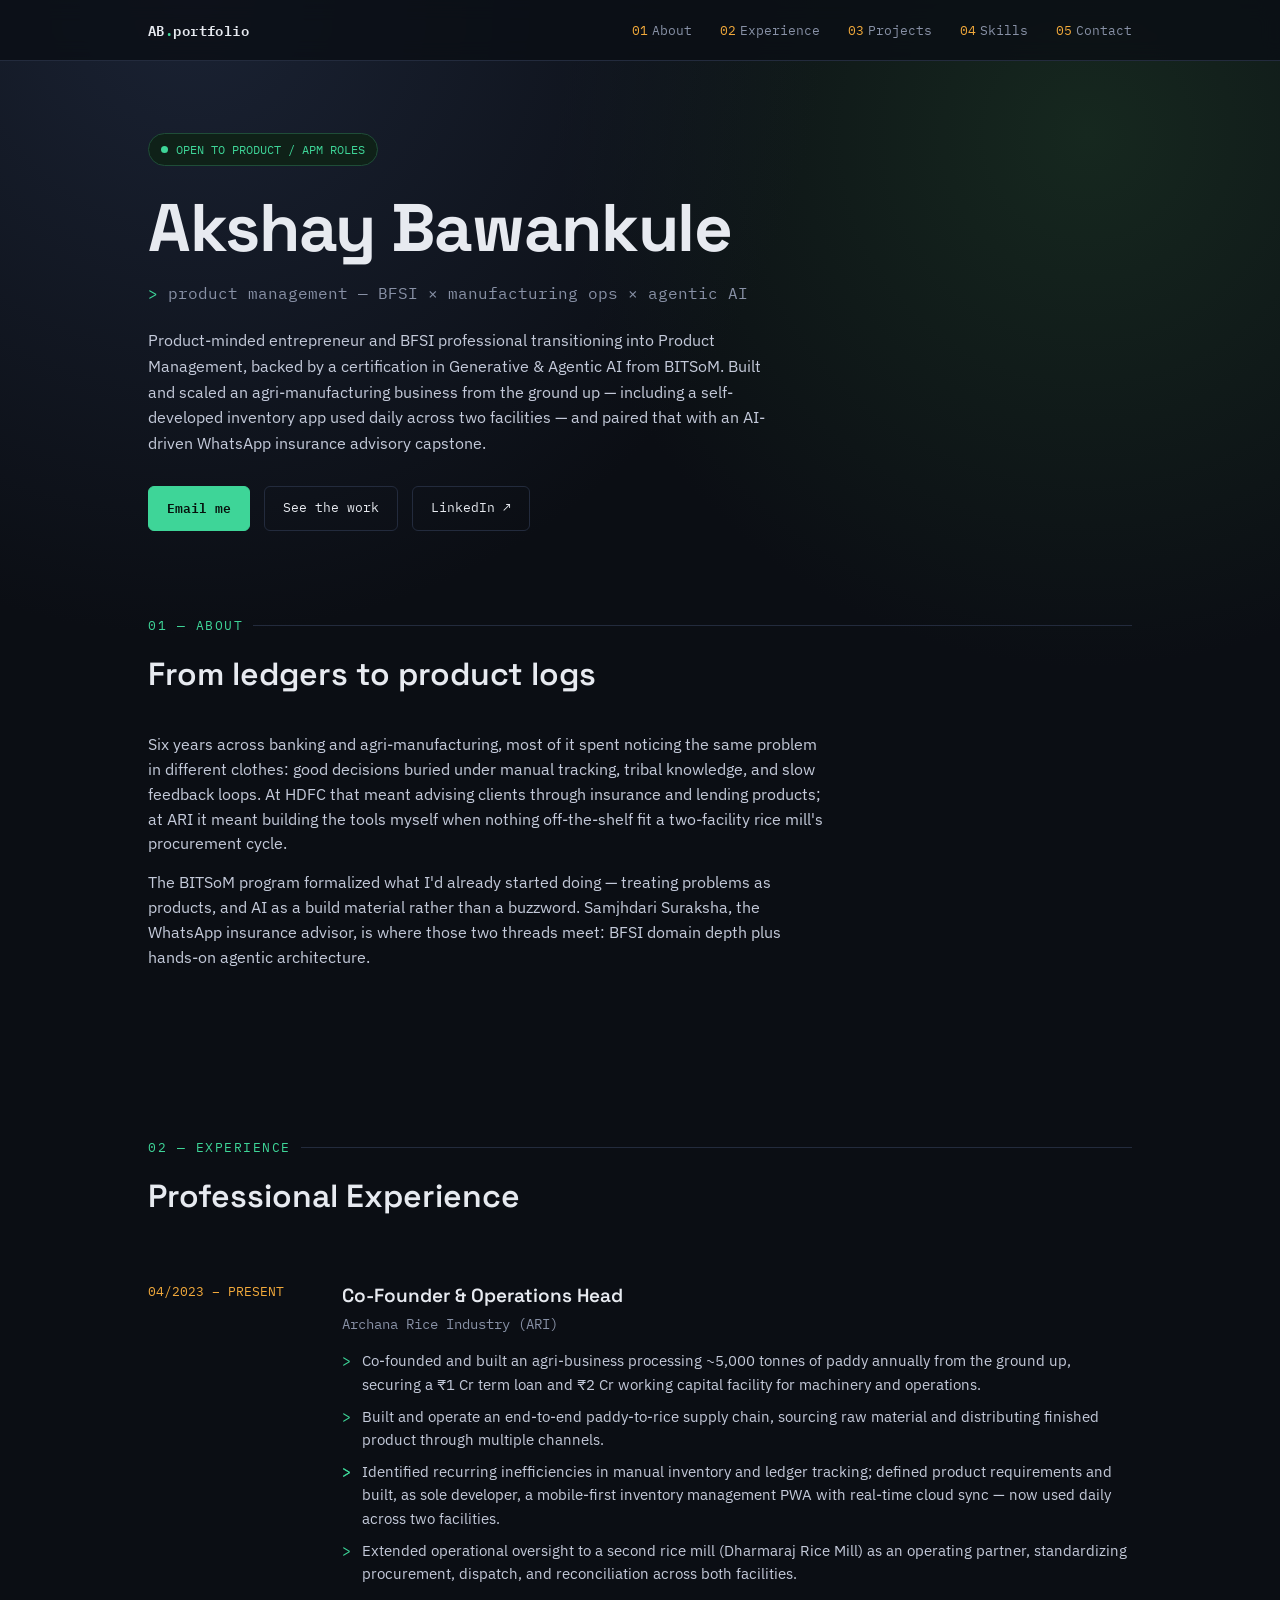
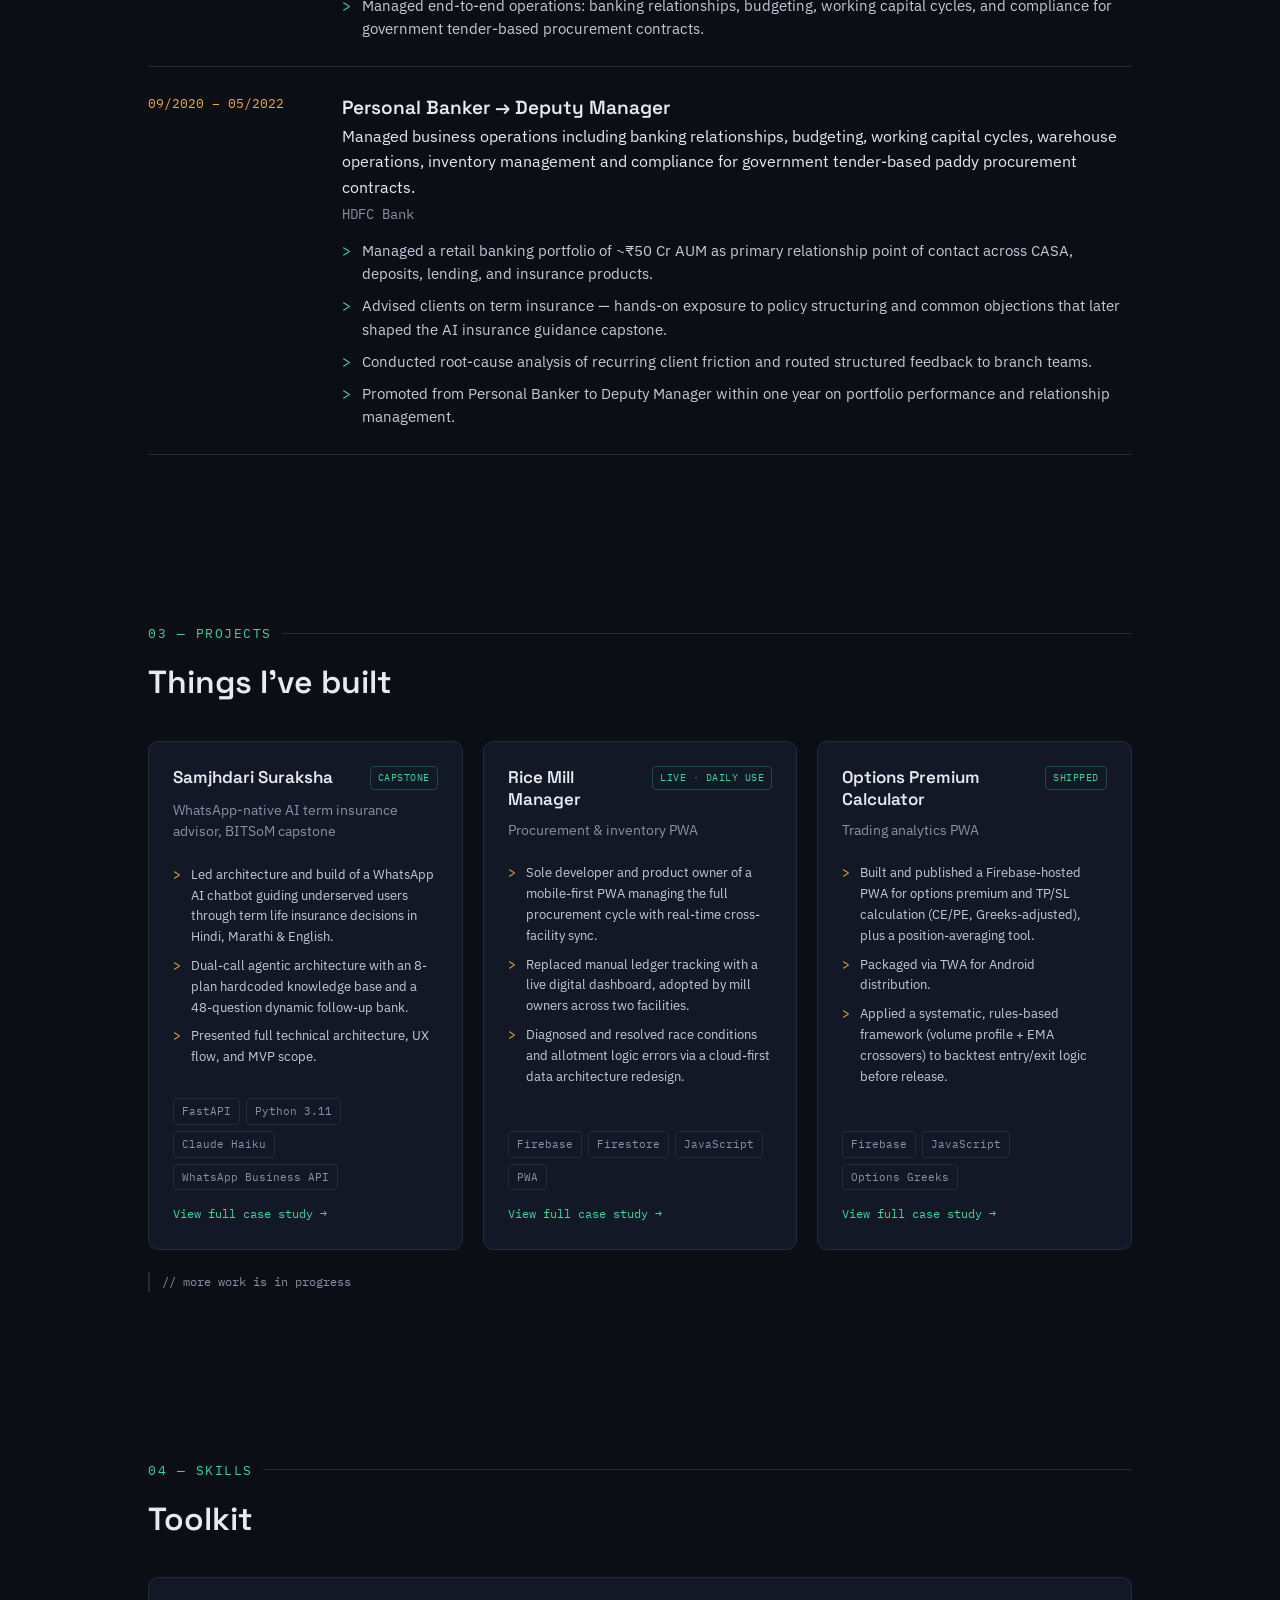
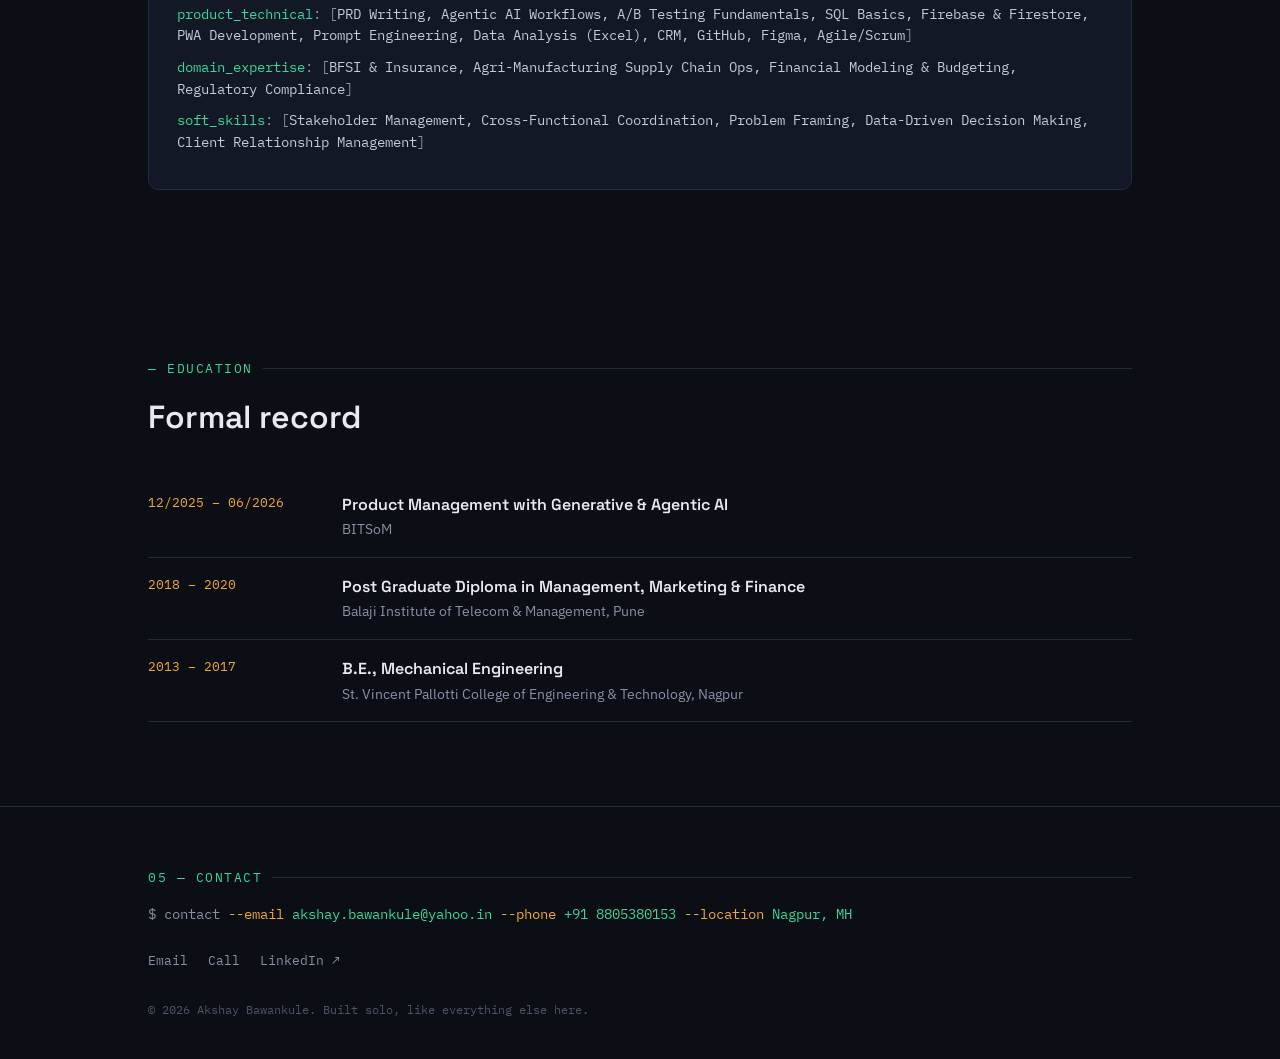
==== commit 1ceac2e6: "Update index.html" ====
--- a/index.html
+++ b/index.html
@@ -59,6 +59,7 @@
         <div class="role-company">Archana Rice Industry (ARI)</div>
         <ul>
           <li>Co-founded and built an agri-business processing ~5,000 tonnes of paddy annually from the ground up, securing a ₹1 Cr term loan and ₹2 Cr working capital facility for machinery and operations.</li>
+          <li>Built and operate an end-to-end paddy-to-rice supply chain, sourcing raw material and distributing finished product through multiple channels.<li>
           <li>Identified recurring inefficiencies in manual inventory and ledger tracking; defined product requirements and built, as sole developer, a mobile-first inventory management PWA with real-time cloud sync &mdash; now used daily across two facilities.</li>
           <li>Extended operational oversight to a second rice mill (Dharmaraj Rice Mill) as an operating partner, standardizing procurement, dispatch, and reconciliation across both facilities.</li>
           <li>Managed end-to-end operations: banking relationships, budgeting, working capital cycles, and compliance for government tender-based procurement contracts.</li>
@@ -69,7 +70,11 @@
     <div class="ledger-row">
       <div class="ledger-date">09/2020 &ndash; 05/2022</div>
       <div>
-        <div class="role-title">Personal Banker &rarr; Deputy Manager</div>
+        <div class="role-title">Personal Banker &rarr; Deputy Manager</div>Managed business operations including banking relationships, budgeting, working capital cycles,
+
+warehouse operations, inventory management and compliance for government tender-based paddy
+
+procurement contracts.
         <div class="role-company">HDFC Bank</div>
         <ul>
           <li>Managed a retail banking portfolio of ~₹50 Cr AUM as primary relationship point of contact across CASA, deposits, lending, and insurance products.</li>
--- a/styles.css
+++ b/styles.css
@@ -95,25 +95,6 @@
   .btn-ghost{color:var(--text);}
   .btn-ghost:hover{border-color:var(--green); color:var(--green);}
 
-  /* ---------- TICKER ---------- */
-  .ticker-outer{
-    margin-top:54px; border-top:1px solid var(--border); border-bottom:1px solid var(--border);
-    overflow:hidden; white-space:nowrap; background:#0d111a;
-  }
-  .ticker-track{
-    display:inline-flex; animation:scroll 32s linear infinite;
-  }
-  @media (prefers-reduced-motion: reduce){ .ticker-track{animation:none;} }
-  .ticker-track span{
-    font-family:var(--font-mono); font-size:12.5px; color:var(--muted);
-    padding:14px 30px; border-right:1px solid var(--border); white-space:nowrap;
-  }
-  .ticker-track span b{color:var(--amber); font-weight:600;}
-  @keyframes scroll{
-    0%{transform:translateX(0);}
-    100%{transform:translateX(-50%);}
-  }
-
   /* ---------- SECTIONS ---------- */
   section{padding:84px 0;}
   .eyebrow{
@@ -324,3 +305,11 @@
   font-family:var(--font-mono); font-size:0.85em; color:var(--amber);
   background:#1a1f2c; border:1px solid var(--border); border-radius:4px; padding:1px 6px;
 }
+
+.cs-embed-frame{
+  width:100%; max-width:760px; margin:0 auto; border-radius:10px; border:1px solid var(--border);
+  overflow-x:auto; overflow-y:hidden; background:#fff; padding:20px;
+}
+.cs-embed-frame iframe{
+  border:0; width:720px; height:660px; display:block; margin:0 auto;
+}
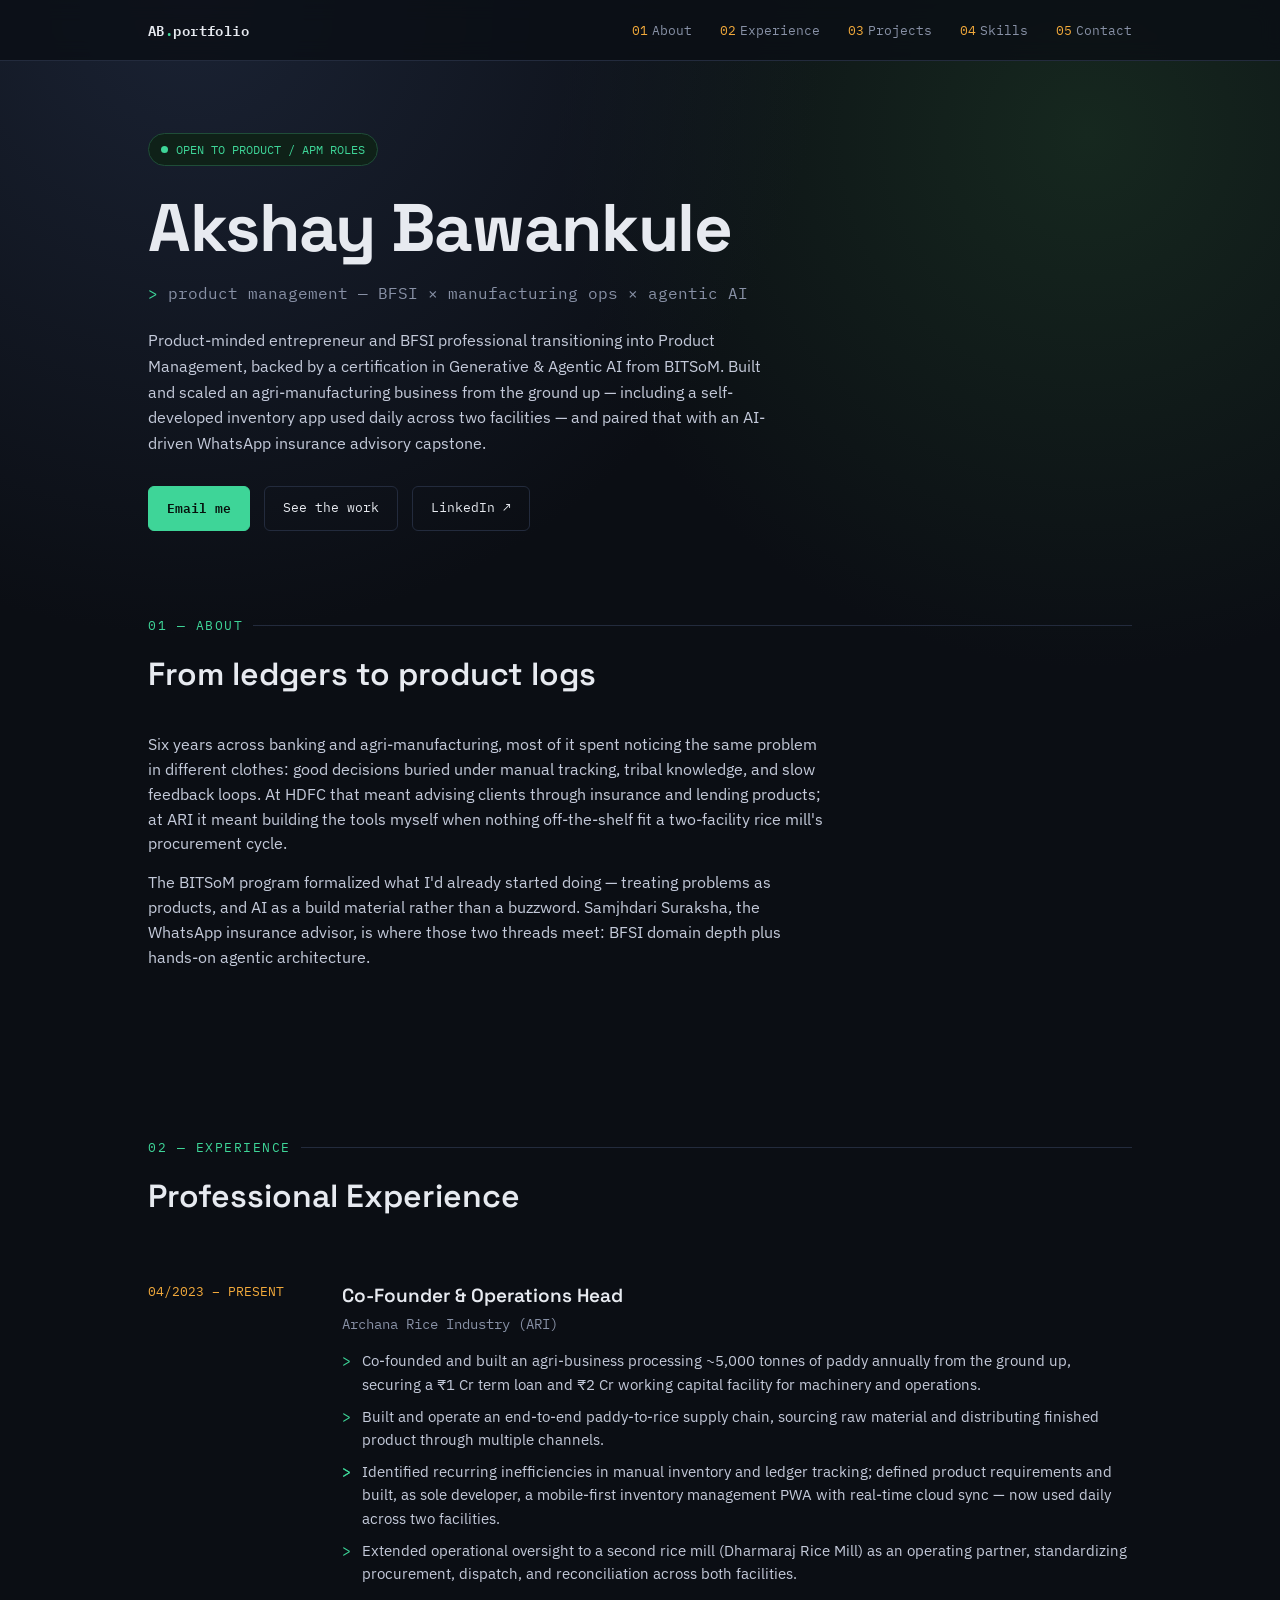
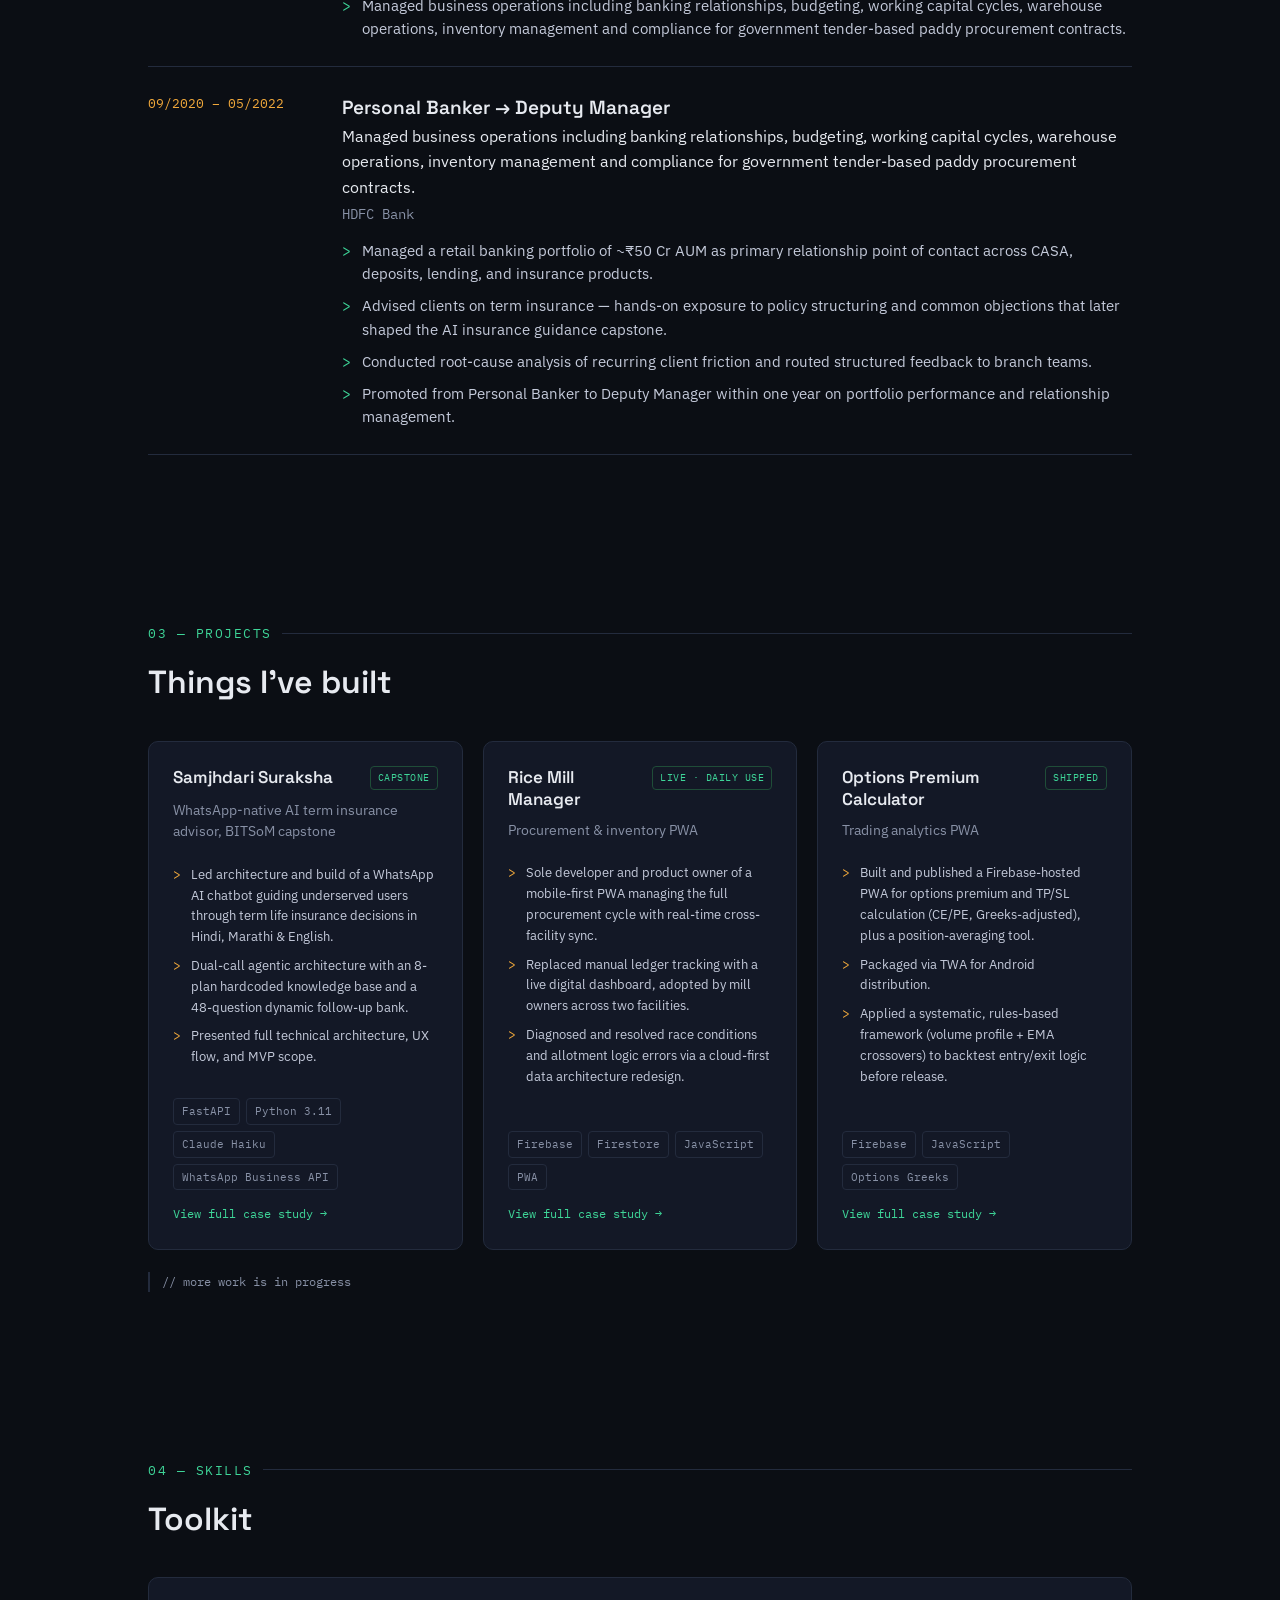
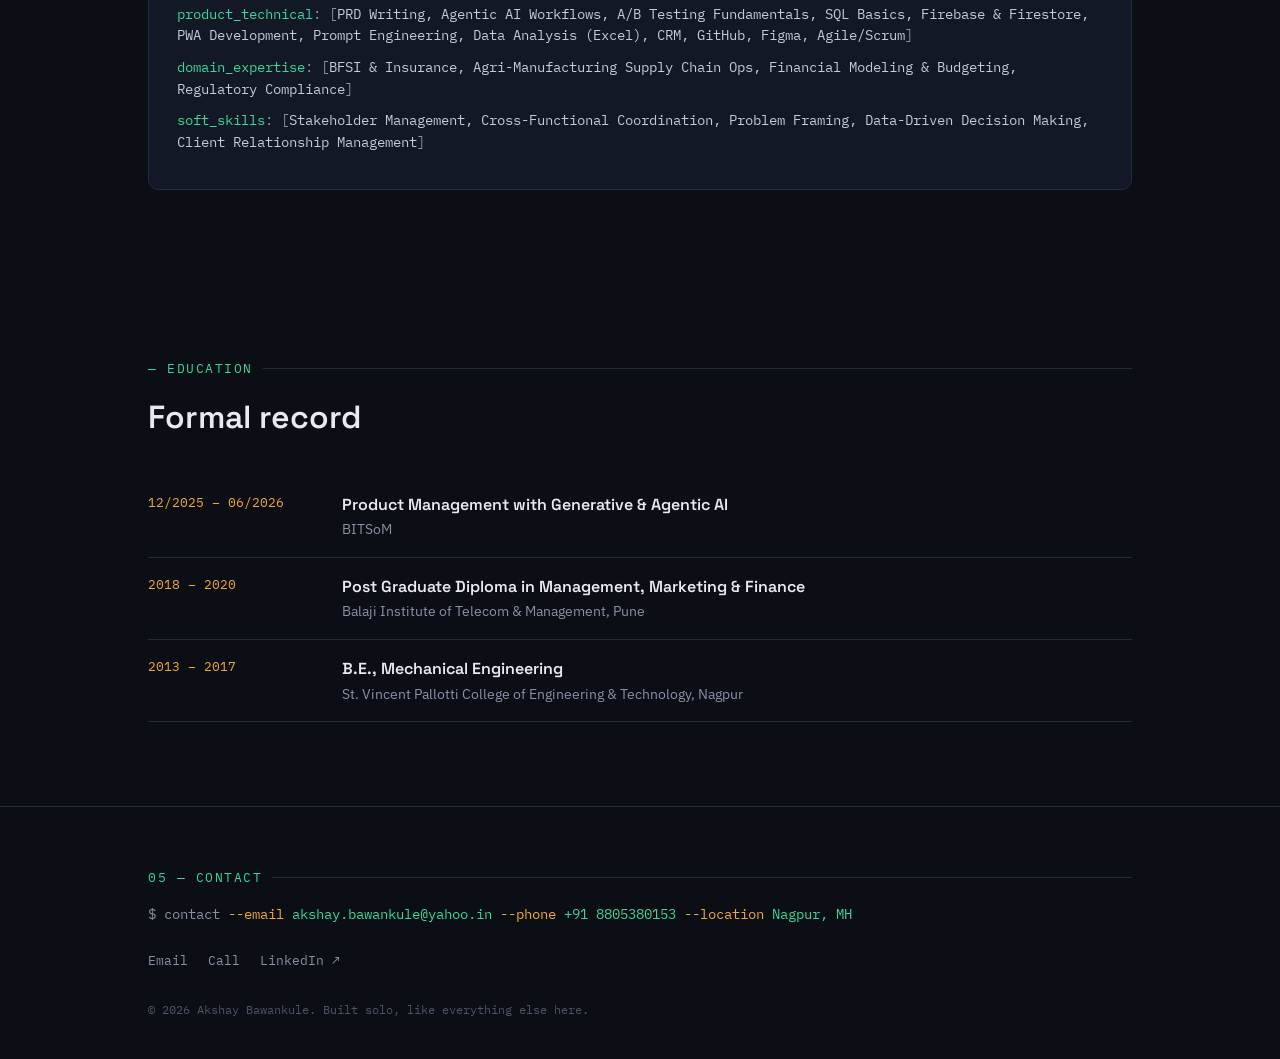
==== commit fe19f5f3: "Update index.html" ====
--- a/index.html
+++ b/index.html
@@ -62,7 +62,7 @@
           <li>Built and operate an end-to-end paddy-to-rice supply chain, sourcing raw material and distributing finished product through multiple channels.<li>
           <li>Identified recurring inefficiencies in manual inventory and ledger tracking; defined product requirements and built, as sole developer, a mobile-first inventory management PWA with real-time cloud sync &mdash; now used daily across two facilities.</li>
           <li>Extended operational oversight to a second rice mill (Dharmaraj Rice Mill) as an operating partner, standardizing procurement, dispatch, and reconciliation across both facilities.</li>
-          <li>Managed end-to-end operations: banking relationships, budgeting, working capital cycles, and compliance for government tender-based procurement contracts.</li>
+          <li>Managed business operations including banking relationships, budgeting, working capital cycles, warehouse operations, inventory management and compliance for government tender-based paddy procurement contracts.</li>
         </ul>
       </div>
     </div>
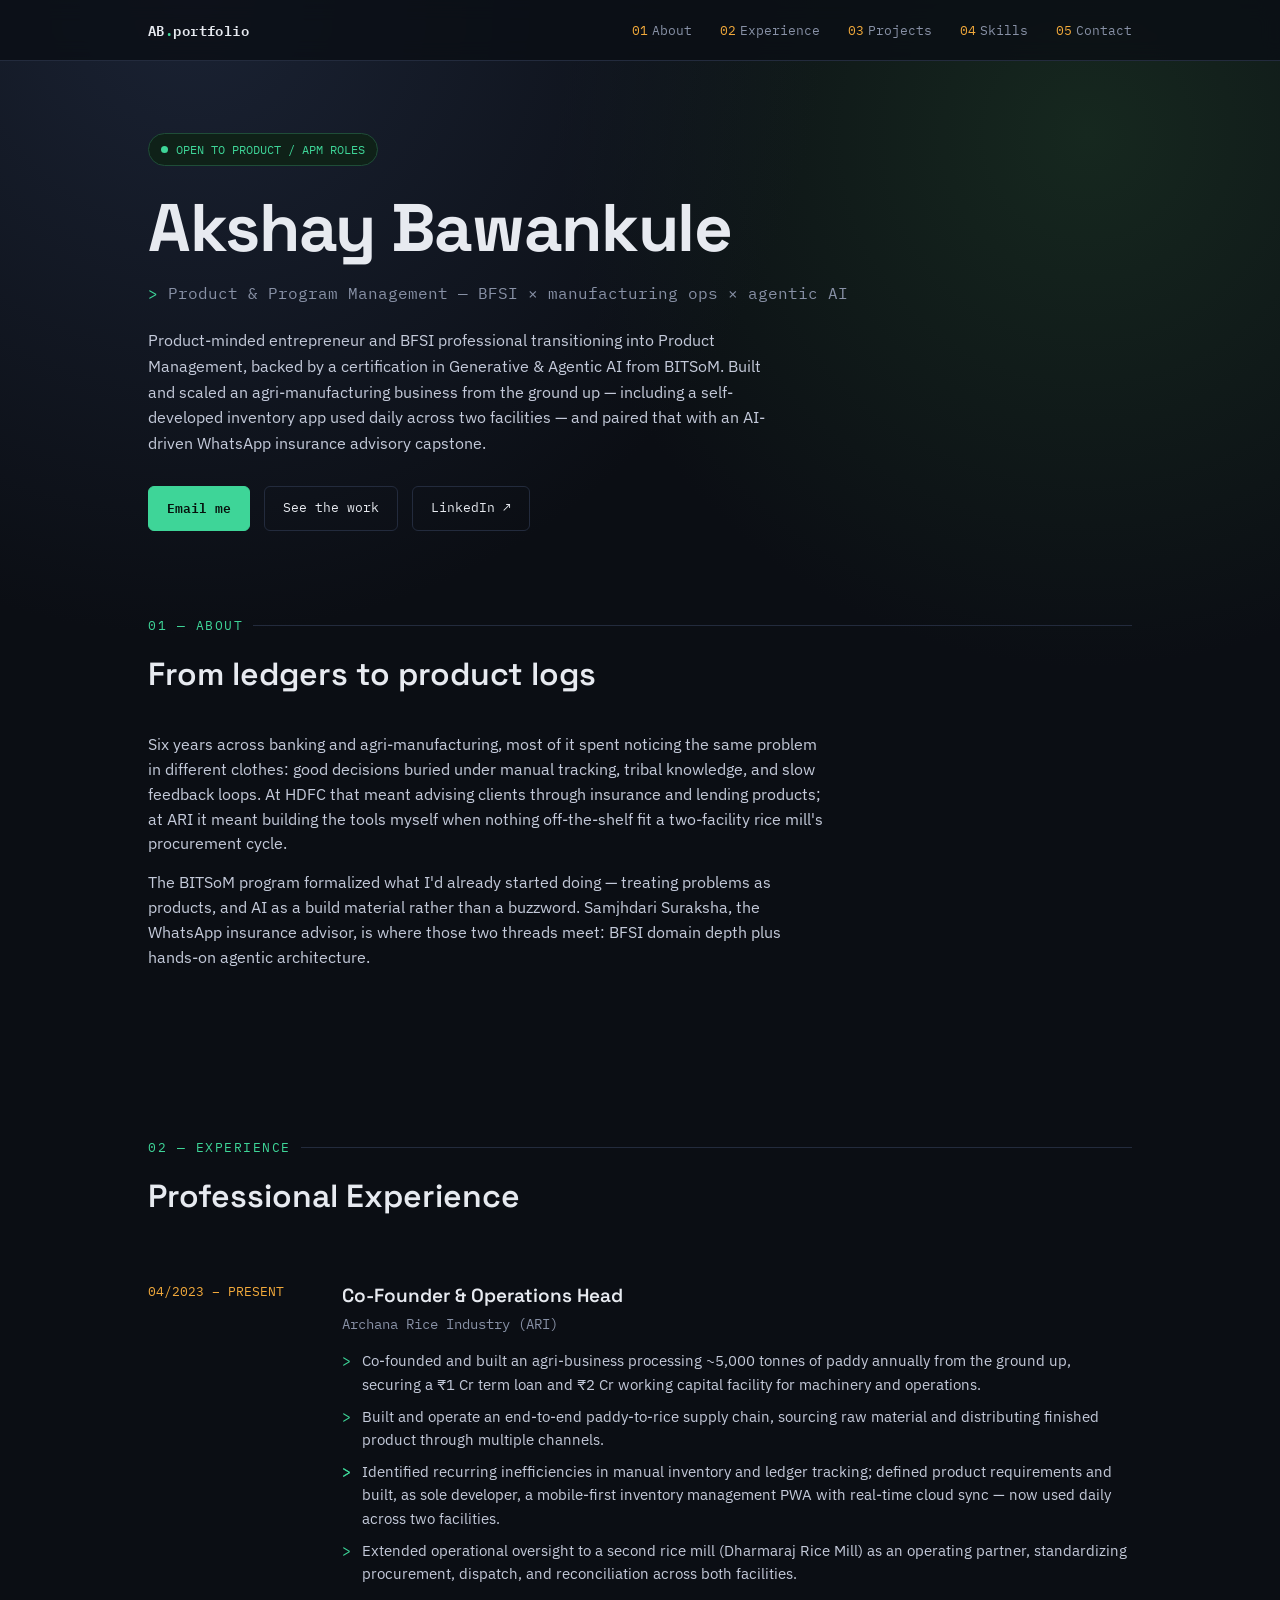
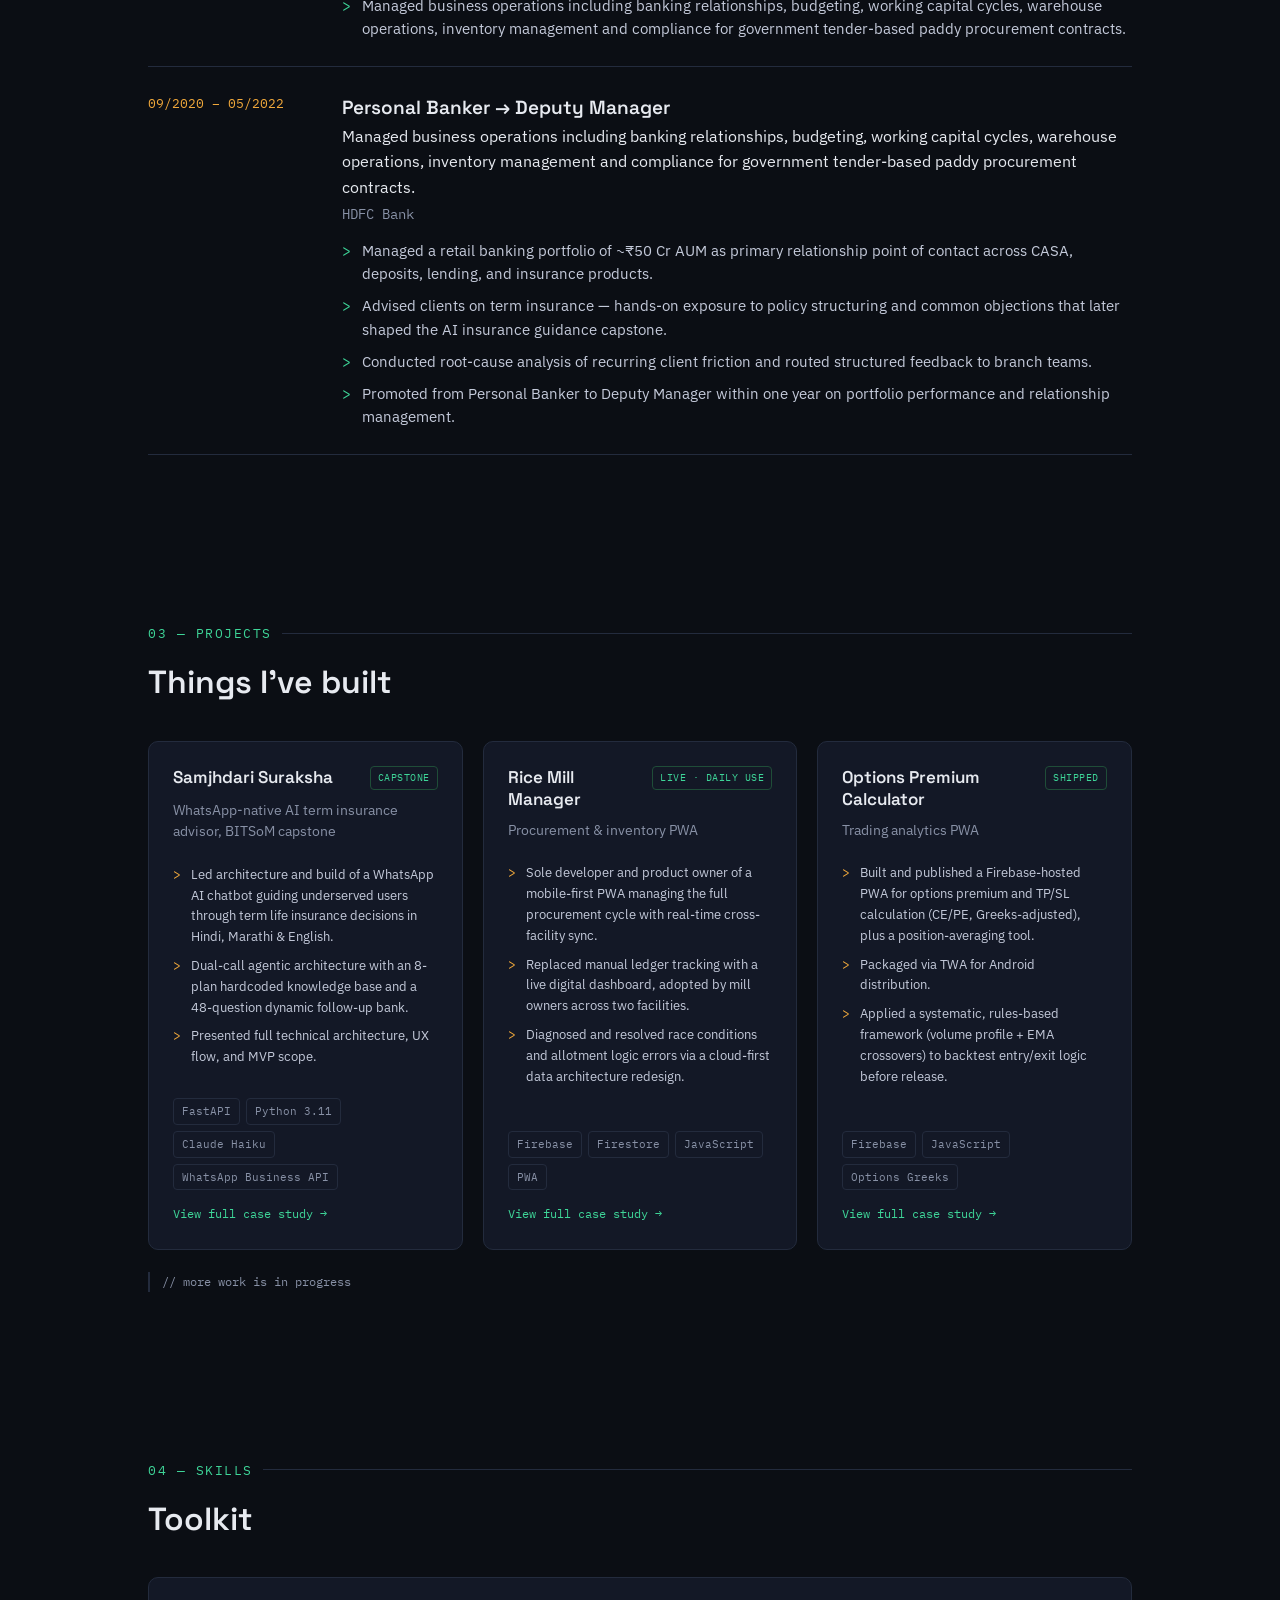
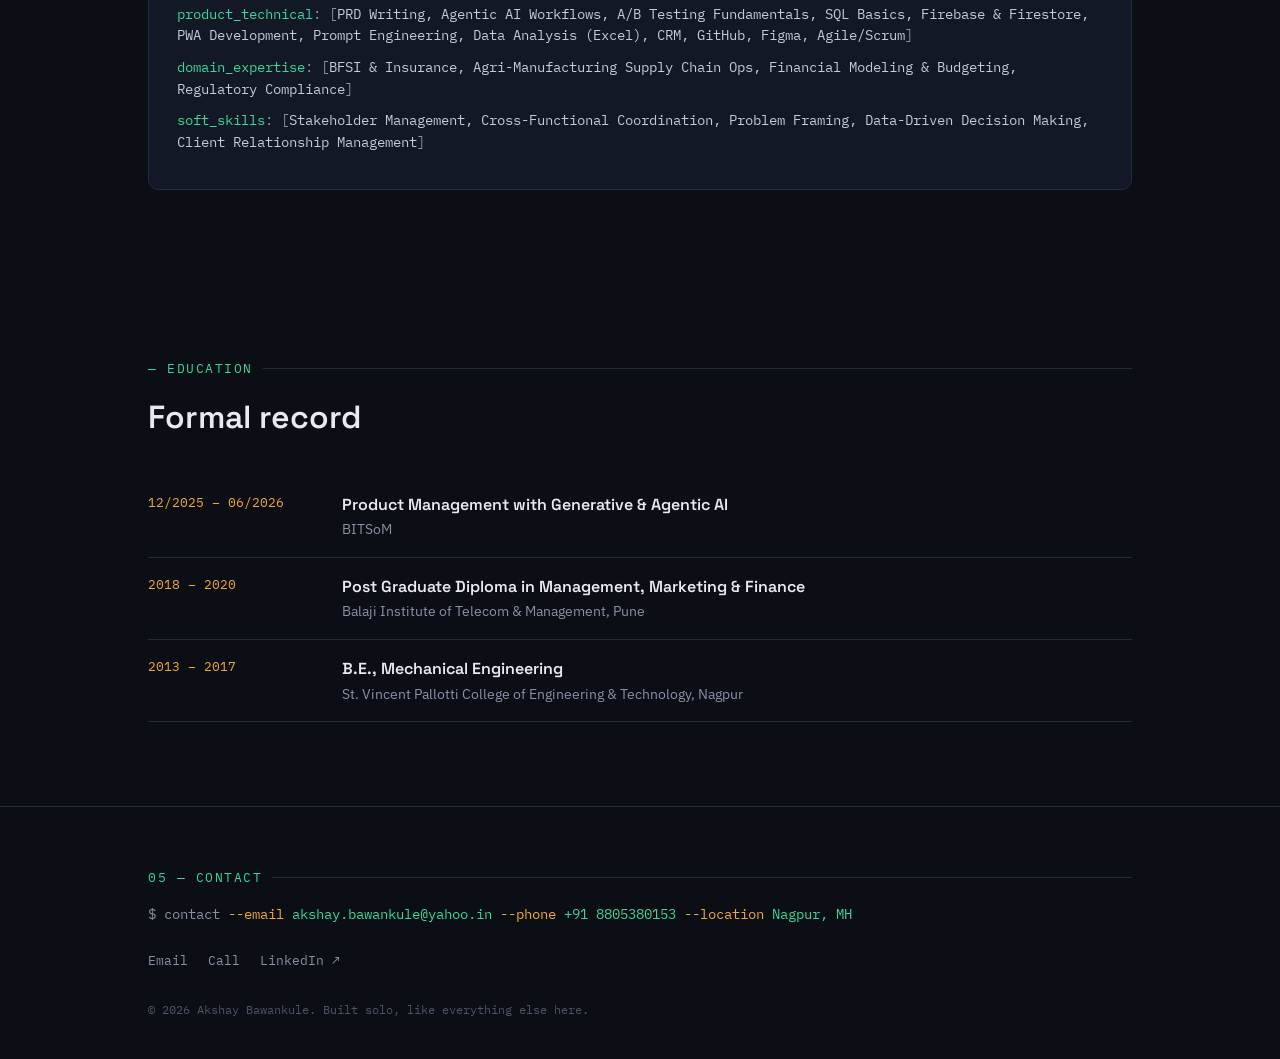
==== commit 9778f57c: "Update index.html" ====
--- a/index.html
+++ b/index.html
@@ -28,7 +28,7 @@
   <div class="wrap">
     <div class="status-pill"><span class="dot"></span>OPEN TO PRODUCT / APM ROLES</div>
     <h1 class="name">Akshay Bawankule</h1>
-    <div class="prompt-line"><span class="car">&gt;</span> product management &mdash; BFSI &times; manufacturing ops &times; agentic AI</div>
+    <div class="prompt-line"><span class="car">&gt;</span> Product & Program Management &mdash; BFSI &times; manufacturing ops &times; agentic AI</div>
     <p class="summary">Product-minded entrepreneur and BFSI professional transitioning into Product Management, backed by a certification in Generative &amp; Agentic AI from BITSoM. Built and scaled an agri-manufacturing business from the ground up &mdash; including a self-developed inventory app used daily across two facilities &mdash; and paired that with an AI-driven WhatsApp insurance advisory capstone.</p>
     <div class="hero-links">
       <a class="btn btn-primary" href="mailto:akshay.bawankule@yahoo.in">Email me</a>
